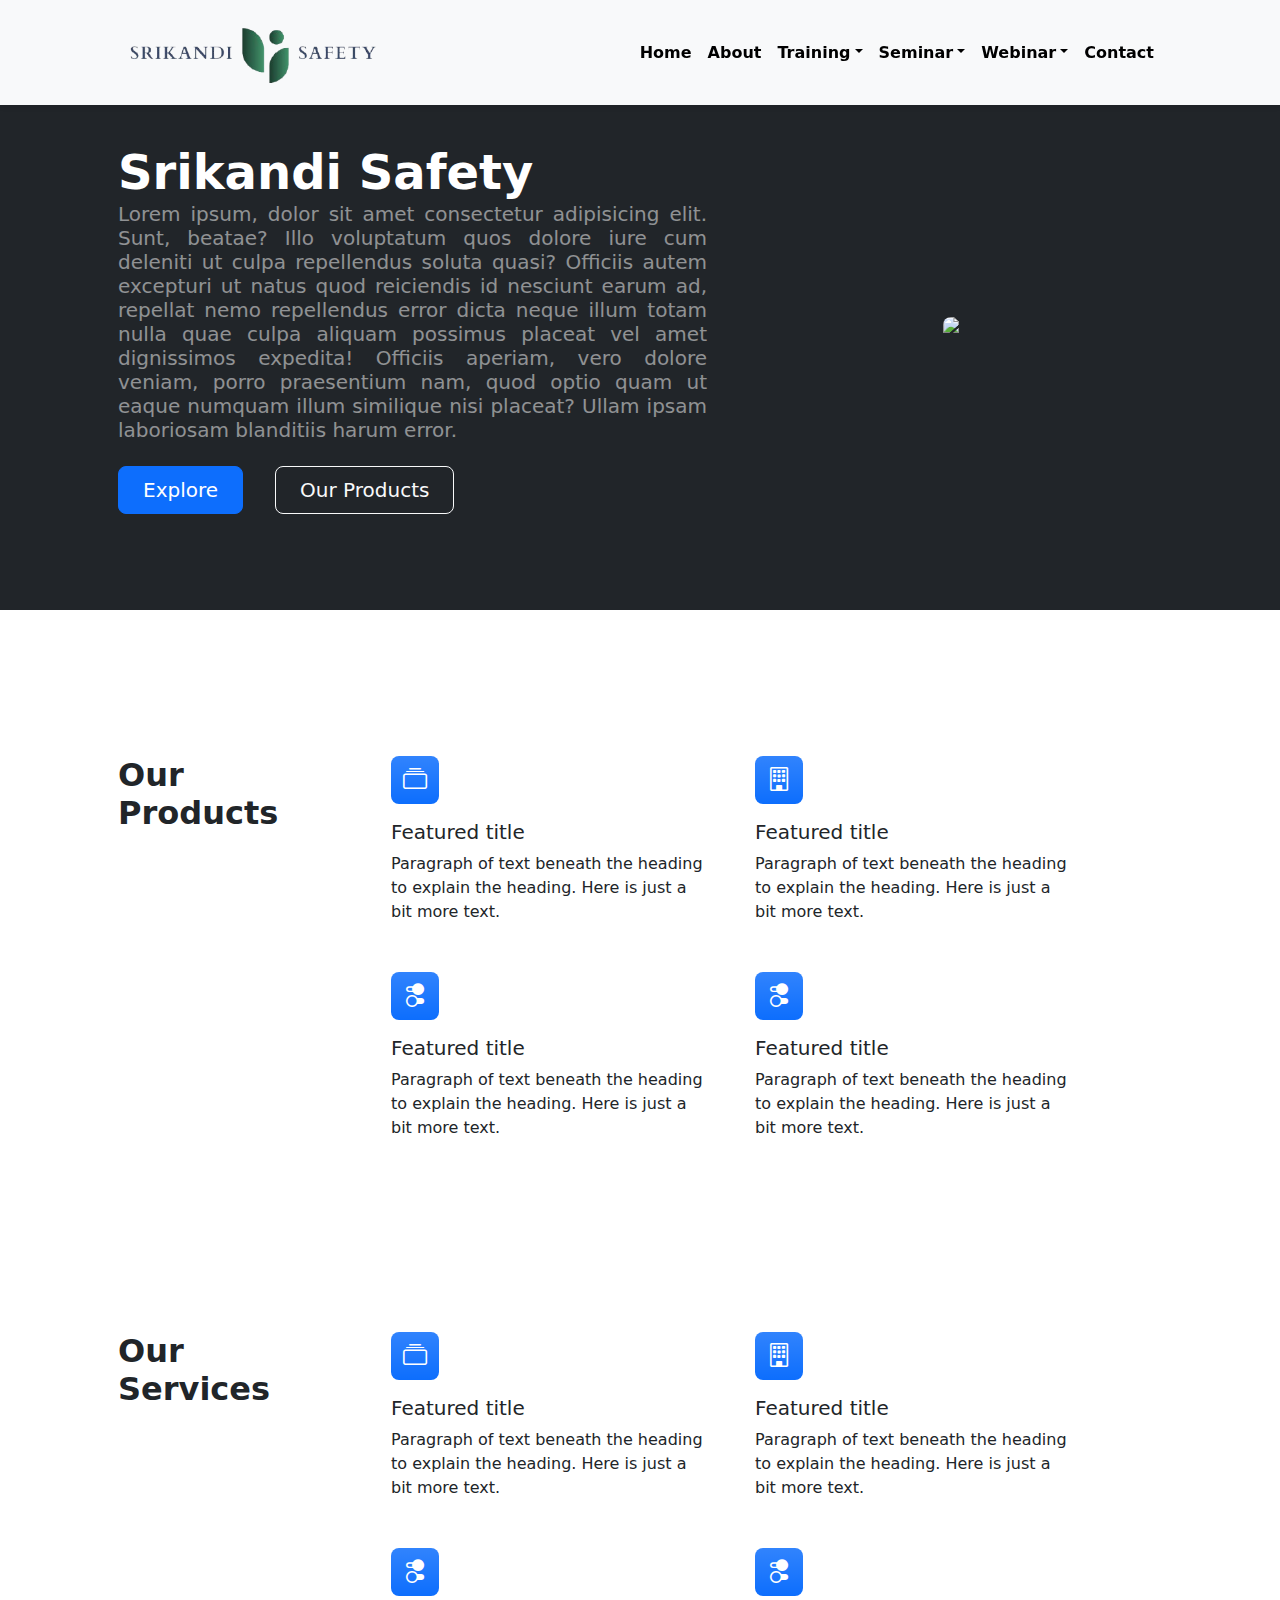
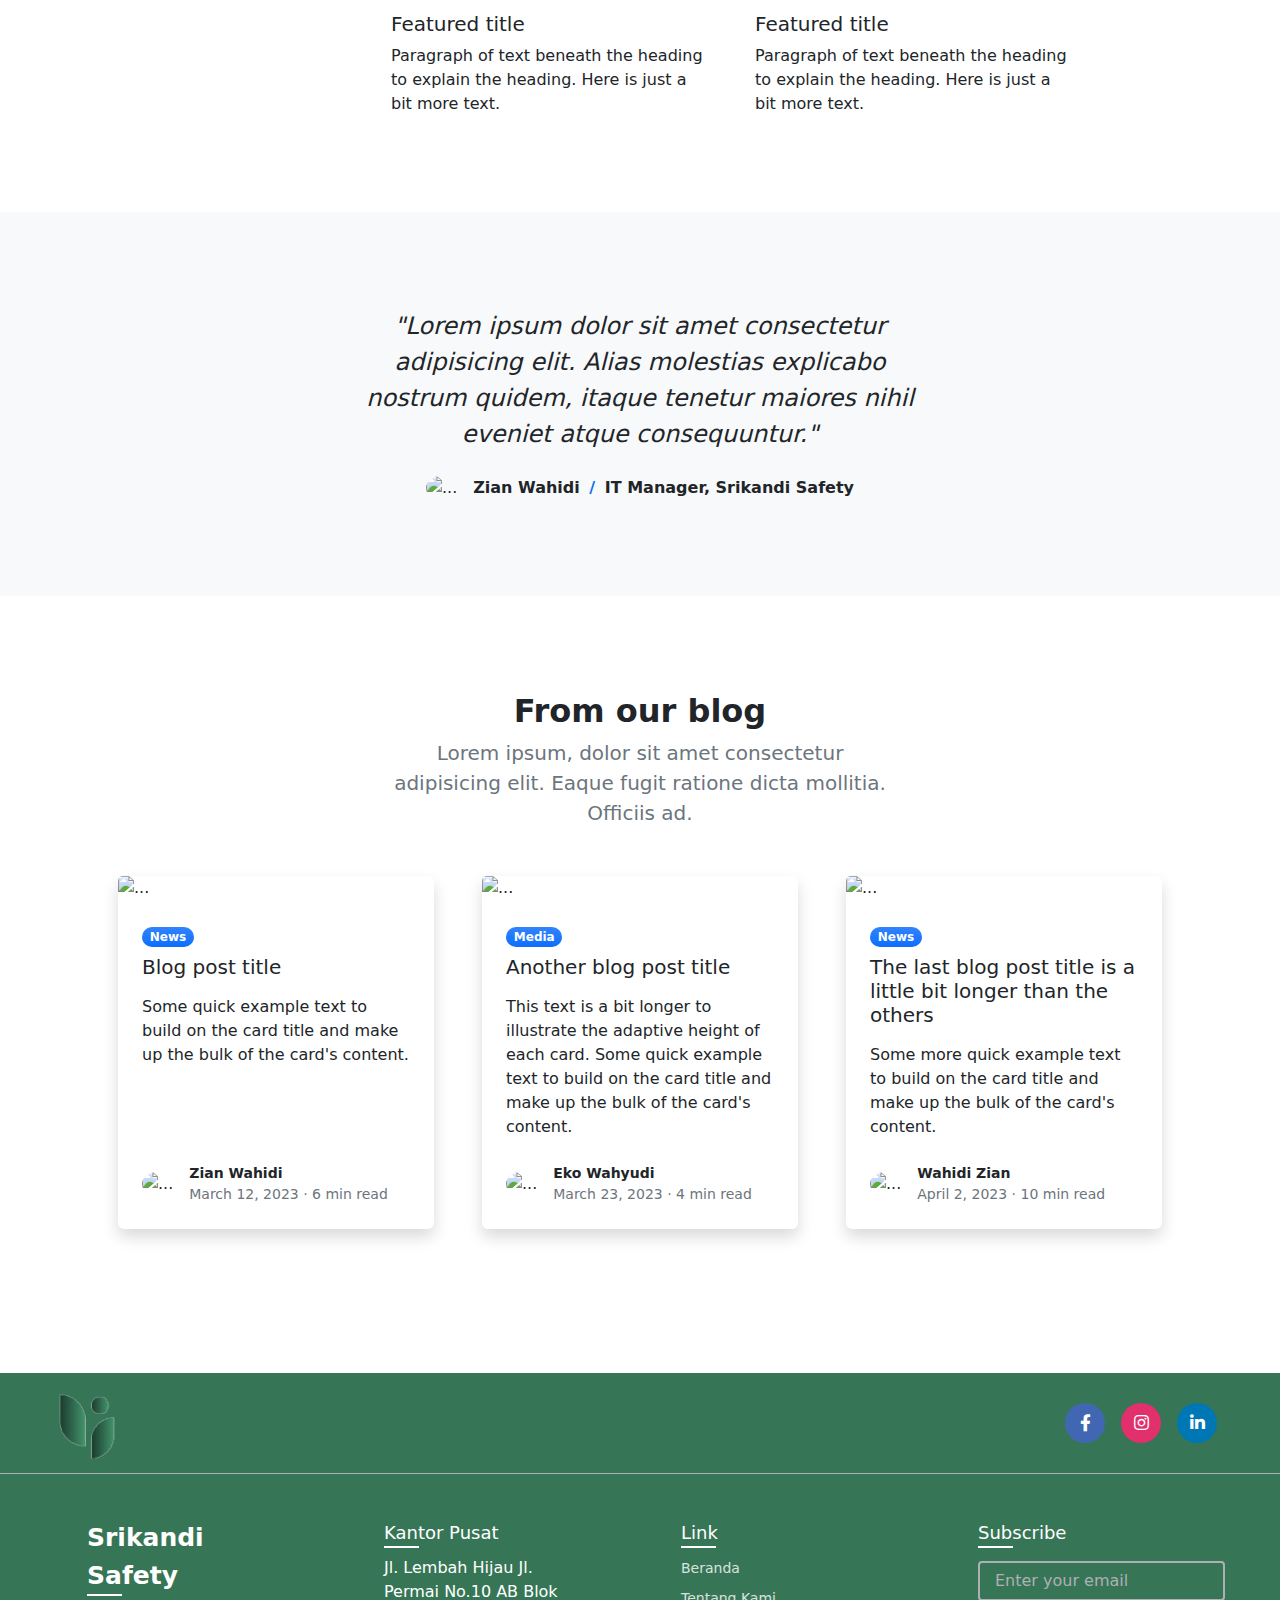
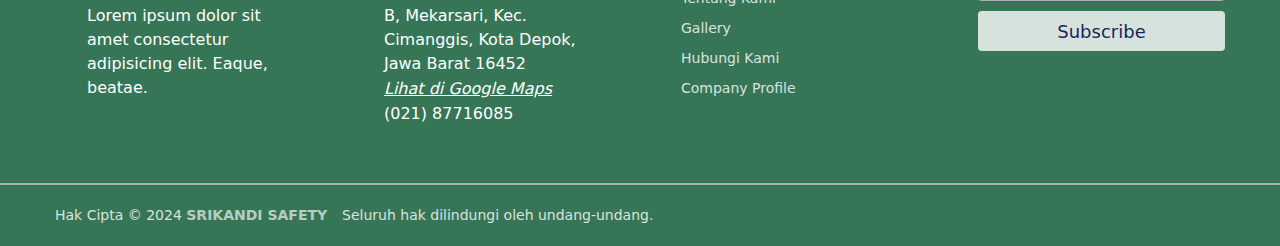
==== index.html @ 91729aed "Add files via upload" ====
<!DOCTYPE html>
<html lang="en">
    <head>
        <meta charset="utf-8" />
        <meta name="viewport" content="width=device-width, initial-scale=1, shrink-to-fit=no" />
        <meta name="description" content="" />
        <meta name="author" content="" />
        <title>Home | Srikandi Safety</title>
        <!-- Favicon-->
        <link rel="icon" type="image/x-icon" href="assets/favicon-srikandi.png" />
        <!-- Bootstrap icons-->
        <link href="https://cdn.jsdelivr.net/npm/bootstrap-icons@1.5.0/font/bootstrap-icons.css" rel="stylesheet" />
        <link rel="stylesheet" href="https://cdnjs.cloudflare.com/ajax/libs/font-awesome/5.15.2/css/all.min.css"/>
        <!-- Core theme CSS (includes Bootstrap)-->
        <link href="css/styles.css" rel="stylesheet" />
    </head>
    <body class="d-flex flex-column h-100">
        <main class="flex-shrink-0">
            <!-- Navigation-->
            <nav class="navbar navbar-expand-lg navbar-light bg-light">
                <div class="container px-5">
                    <a class="navbar-brand" href="index.html"><img src="assets/srikandi-logo.png" alt=""></a>
                    <button class="navbar-toggler" type="button" data-bs-toggle="collapse" data-bs-target="#navbarSupportedContent" aria-controls="navbarSupportedContent" aria-expanded="false" aria-label="Toggle navigation"><span class="navbar-toggler-icon"></span></button>
                    <div class="collapse navbar-collapse" id="navbarSupportedContent">
                        <ul class="navbar-nav ms-auto mb-2 mb-lg-0 fw-bold">
                            <li class="nav-item"><a class="nav-link" href="index.html">Home</a></li>
                            <li class="nav-item"><a class="nav-link" href="about.html">About</a></li>
                            <li class="nav-item dropdown">
                                <a class="nav-link dropdown-toggle" id="navbarDropdownBlog" href="#" role="button" data-bs-toggle="dropdown" aria-expanded="false">Training</a>
                                <ul class="dropdown-menu dropdown-menu-end" aria-labelledby="navbarDropdownBlog">
                                    <li><a class="dropdown-item" href="training01.html">Training 01</a></li>
                                    <li><a class="dropdown-item" href="training02.html">Training 02</a></li>
                                </ul>
                            </li>
                            <li class="nav-item dropdown">
                                <a class="nav-link dropdown-toggle" id="navbarDropdownPortfolio" href="#" role="button" data-bs-toggle="dropdown" aria-expanded="false">Seminar</a>
                                <ul class="dropdown-menu dropdown-menu-end" aria-labelledby="navbarDropdownPortfolio">
                                    <li><a class="dropdown-item" href="seminar01.html">Seminar 01</a></li>
                                    <li><a class="dropdown-item" href="seminar02.html">Seminar 02</a></li>
                                </ul>
                            </li>
                            <li class="nav-item dropdown">
                                <a class="nav-link dropdown-toggle" id="navbarDropdownPortfolio" href="#" role="button" data-bs-toggle="dropdown" aria-expanded="false">Webinar</a>
                                <ul class="dropdown-menu dropdown-menu-end" aria-labelledby="navbarDropdownPortfolio">
                                    <li><a class="dropdown-item" href="seminar01.html">Webinar 01</a></li>
                                    <li><a class="dropdown-item" href="seminar02.html">Webinar 02</a></li>
                                </ul>
                            </li>
                            <li class="nav-item"><a class="nav-link" href="contact.html">Contact</a></li>
                        </ul>
                    </div>
                </div>
            </nav>
            <!-- Header-->
            <header class="bg-dark py-5 mt-5">
                <div class="container px-5">
                    <div class="row gx-5 align-items-center justify-content-center">
                        <div class="col-lg-8 col-xl-7 col-xxl-6">
                            <div class="my-5 text-center text-xl-start">
                                <h1 class="display-5 fw-bolder text-white mb-2">Srikandi Safety
                                </h>
                                <p class="lead fw-normal text-white-50 mb-4" style="text-align: justify;">Lorem ipsum, dolor sit amet consectetur adipisicing elit. Sunt, beatae? Illo voluptatum quos dolore iure cum deleniti ut culpa repellendus soluta quasi? Officiis autem excepturi ut natus quod reiciendis id nesciunt earum ad, repellat nemo repellendus error dicta neque illum totam nulla quae culpa aliquam possimus placeat vel amet dignissimos expedita! Officiis aperiam, vero dolore veniam, porro praesentium nam, quod optio quam ut eaque numquam illum similique nisi placeat? Ullam ipsam laboriosam blanditiis harum error.</p>
                                <div class="d-grid gap-3 d-sm-flex justify-content-sm-center justify-content-xl-start">
                                    <a class="btn btn-primary btn-lg px-4 me-sm-3" href="./about.html">Explore</a>
                                    <a class="btn btn-outline-light btn-lg px-4" href="#features">Our Products</a>
                                </div>
                            </div>
                        </div>
                        <div class="col-xl-5 col-xxl-6 d-none d-xl-block text-center"><img class="img-fluid rounded-3 my-5" src="https://dummyimage.com/600x400/343a40/6c757d" alt="..." /></div>
                    </div>
                </div>
            </header>
            <!-- Features section-->
            <section class="py-5" id="features" style="scroll-margin-top: 20px;">
                <div class="container px-5 my-5" style="padding-top: 50px;">
                    <div class="row gx-5">
                        <div class="col-lg-3 mb-4 mb-lg-0"><h2 class="fw-bolder mb-0">Our Products</h2></div>
                        <div class="col-lg-8">
                            <div class="row gx-5 row-cols-1 row-cols-md-2">
                                <div class="col mb-5 h-100">
                                    <div class="feature bg-primary bg-gradient text-white rounded-3 mb-3"><i class="bi bi-collection"></i></div>
                                    <h2 class="h5">Featured title</h2>
                                    <p class="mb-0">Paragraph of text beneath the heading to explain the heading. Here is just a bit more text.</p>
                                </div>
                                <div class="col mb-5 h-100">
                                    <div class="feature bg-primary bg-gradient text-white rounded-3 mb-3"><i class="bi bi-building"></i></div>
                                    <h2 class="h5">Featured title</h2>
                                    <p class="mb-0">Paragraph of text beneath the heading to explain the heading. Here is just a bit more text.</p>
                                </div>
                                <div class="col mb-5 mb-md-0 h-100">
                                    <div class="feature bg-primary bg-gradient text-white rounded-3 mb-3"><i class="bi bi-toggles2"></i></div>
                                    <h2 class="h5">Featured title</h2>
                                    <p class="mb-0">Paragraph of text beneath the heading to explain the heading. Here is just a bit more text.</p>
                                </div>
                                <div class="col h-100">
                                    <div class="feature bg-primary bg-gradient text-white rounded-3 mb-3"><i class="bi bi-toggles2"></i></div>
                                    <h2 class="h5">Featured title</h2>
                                    <p class="mb-0">Paragraph of text beneath the heading to explain the heading. Here is just a bit more text.</p>
                                </div>
                            </div>
                        </div>
                    </div>
                </div>
            </section>
            <!-- Features section-->
            <section class="py-5" id="features">
                <div class="container px-5 my-5">
                    <div class="row gx-5">
                        <div class="col-lg-3 mb-4 mb-lg-0"><h2 class="fw-bolder mb-0">Our Services</h2></div>
                        <div class="col-lg-8">
                            <div class="row gx-5 row-cols-1 row-cols-md-2">
                                <div class="col mb-5 h-100">
                                    <div class="feature bg-primary bg-gradient text-white rounded-3 mb-3"><i class="bi bi-collection"></i></div>
                                    <h2 class="h5">Featured title</h2>
                                    <p class="mb-0">Paragraph of text beneath the heading to explain the heading. Here is just a bit more text.</p>
                                </div>
                                <div class="col mb-5 h-100">
                                    <div class="feature bg-primary bg-gradient text-white rounded-3 mb-3"><i class="bi bi-building"></i></div>
                                    <h2 class="h5">Featured title</h2>
                                    <p class="mb-0">Paragraph of text beneath the heading to explain the heading. Here is just a bit more text.</p>
                                </div>
                                <div class="col mb-5 mb-md-0 h-100">
                                    <div class="feature bg-primary bg-gradient text-white rounded-3 mb-3"><i class="bi bi-toggles2"></i></div>
                                    <h2 class="h5">Featured title</h2>
                                    <p class="mb-0">Paragraph of text beneath the heading to explain the heading. Here is just a bit more text.</p>
                                </div>
                                <div class="col h-100">
                                    <div class="feature bg-primary bg-gradient text-white rounded-3 mb-3"><i class="bi bi-toggles2"></i></div>
                                    <h2 class="h5">Featured title</h2>
                                    <p class="mb-0">Paragraph of text beneath the heading to explain the heading. Here is just a bit more text.</p>
                                </div>
                            </div>
                        </div>
                    </div>
                </div>
            </section>
            <!-- Testimonial section-->
            <div class="py-5 bg-light">
                <div class="container px-5 my-5">
                    <div class="row gx-5 justify-content-center">
                        <div class="col-lg-10 col-xl-7">
                            <div class="text-center">
                                <div class="fs-4 mb-4 fst-italic">"Lorem ipsum dolor sit amet consectetur adipisicing elit. Alias molestias explicabo nostrum quidem, itaque tenetur maiores nihil eveniet atque consequuntur."</div>
                                <div class="d-flex align-items-center justify-content-center">
                                    <img class="rounded-circle me-3" src="https://dummyimage.com/40x40/ced4da/6c757d" alt="..." />
                                    <div class="fw-bold">
                                        Zian Wahidi
                                        <span class="fw-bold text-primary mx-1">/</span>
                                        IT Manager, Srikandi Safety 
                                    </div>
                                </div>
                            </div>
                        </div>
                    </div>
                </div>
            </div>
            <!-- Blog preview section-->
            <section class="py-5">
                <div class="container px-5 my-5">
                    <div class="row gx-5 justify-content-center">
                        <div class="col-lg-8 col-xl-6">
                            <div class="text-center">
                                <h2 class="fw-bolder">From our blog</h2>
                                <p class="lead fw-normal text-muted mb-5">Lorem ipsum, dolor sit amet consectetur adipisicing elit. Eaque fugit ratione dicta mollitia. Officiis ad.</p>
                            </div>
                        </div>
                    </div>
                    <div class="row gx-5">
                        <div class="col-lg-4 mb-5">
                            <div class="card h-100 shadow border-0">
                                <img class="card-img-top" src="https://dummyimage.com/600x350/ced4da/6c757d" alt="..." />
                                <div class="card-body p-4">
                                    <div class="badge bg-primary bg-gradient rounded-pill mb-2">News</div>
                                    <a class="text-decoration-none link-dark stretched-link" href="#!"><h5 class="card-title mb-3">Blog post title</h5></a>
                                    <p class="card-text mb-0">Some quick example text to build on the card title and make up the bulk of the card's content.</p>
                                </div>
                                <div class="card-footer p-4 pt-0 bg-transparent border-top-0">
                                    <div class="d-flex align-items-end justify-content-between">
                                        <div class="d-flex align-items-center">
                                            <img class="rounded-circle me-3" src="https://dummyimage.com/40x40/ced4da/6c757d" alt="..." />
                                            <div class="small">
                                                <div class="fw-bold">Zian Wahidi</div>
                                                <div class="text-muted">March 12, 2023 &middot; 6 min read</div>
                                            </div>
                                        </div>
                                    </div>
                                </div>
                            </div>
                        </div>
                        <div class="col-lg-4 mb-5">
                            <div class="card h-100 shadow border-0">
                                <img class="card-img-top" src="https://dummyimage.com/600x350/adb5bd/495057" alt="..." />
                                <div class="card-body p-4">
                                    <div class="badge bg-primary bg-gradient rounded-pill mb-2">Media</div>
                                    <a class="text-decoration-none link-dark stretched-link" href="#!"><h5 class="card-title mb-3">Another blog post title</h5></a>
                                    <p class="card-text mb-0">This text is a bit longer to illustrate the adaptive height of each card. Some quick example text to build on the card title and make up the bulk of the card's content.</p>
                                </div>
                                <div class="card-footer p-4 pt-0 bg-transparent border-top-0">
                                    <div class="d-flex align-items-end justify-content-between">
                                        <div class="d-flex align-items-center">
                                            <img class="rounded-circle me-3" src="https://dummyimage.com/40x40/ced4da/6c757d" alt="..." />
                                            <div class="small">
                                                <div class="fw-bold">Eko Wahyudi</div>
                                                <div class="text-muted">March 23, 2023 &middot; 4 min read</div>
                                            </div>
                                        </div>
                                    </div>
                                </div>
                            </div>
                        </div>
                        <div class="col-lg-4 mb-5">
                            <div class="card h-100 shadow border-0">
                                <img class="card-img-top" src="https://dummyimage.com/600x350/6c757d/343a40" alt="..." />
                                <div class="card-body p-4">
                                    <div class="badge bg-primary bg-gradient rounded-pill mb-2">News</div>
                                    <a class="text-decoration-none link-dark stretched-link" href="#!"><h5 class="card-title mb-3">The last blog post title is a little bit longer than the others</h5></a>
                                    <p class="card-text mb-0">Some more quick example text to build on the card title and make up the bulk of the card's content.</p>
                                </div>
                                <div class="card-footer p-4 pt-0 bg-transparent border-top-0">
                                    <div class="d-flex align-items-end justify-content-between">
                                        <div class="d-flex align-items-center">
                                            <img class="rounded-circle me-3" src="https://dummyimage.com/40x40/ced4da/6c757d" alt="..." />
                                            <div class="small">
                                                <div class="fw-bold">Wahidi Zian</div>
                                                <div class="text-muted">April 2, 2023 &middot; 10 min read</div>
                                            </div>
                                        </div>
                                    </div>
                                </div>
                            </div>
                        </div>
                    </div>
                </div>
            </section>
        </main>
        <!-- Footer-->
        <footer>
            <div class="content">
              <div class="top">
                <div class="logo-details">
                    <a href="./index.html"><img src="assets/favicon-srikandi.png" alt="" style="position: relative; margin-top: -15px;"></a>
                </div>
                <div class="media-icons">
                  <a href="#"><i class="fab fa-facebook-f"></i></a>
                  <a href="#"><i class="fab fa-instagram"></i></a>
                  <a href="#"><i class="fab fa-linkedin-in"></i></a>
                </div>
              </div>
              <div class="link-boxes">
                <ul class="box">
                  <li class="link_name" style="font-size: 25px; font-weight: bold;">Srikandi Safety</li>
                    <p style="color: white;">Lorem ipsum dolor sit amet consectetur adipisicing elit. Eaque, beatae.</p>
                </ul>
                <ul class="box" style="color: white;">
                    <li class="link_name">Kantor Pusat</li>
                    <p>Jl. Lembah Hijau Jl. Permai No.10 AB Blok B, Mekarsari, Kec. Cimanggis, Kota Depok, Jawa Barat 16452</p>
                    <p><a href=https://maps.app.goo.gl/JQNUETwbthmJfDnc6 target="_blank" style="color: white; font-weight: normal; font-style: italic;">Lihat di Google Maps</a></p>
                    <p>(021) 87716085</p>
                </ul>
                <ul class="box">
                    <li class="link_name">Link</li>
                    <li><a href="./index.html">Beranda</a></li>
                    <li><a href="./about.html">Tentang Kami</a></li>
                    <li><a href="#">Gallery</a></li>
                    <li><a href="#">Hubungi Kami</a></li>
                    <li><a href="#">Company Profile</a></li>
                  </ul>
                <ul class="box input-box">
                  <li class="link_name">Subscribe</li>
                  <li><input type="text" placeholder="Enter your email"></li>
                  <li><input type="button" value="Subscribe"></li>
                </ul>
              </div>
            </div>
            <div class="bottom-details">
                <div class="bottom_text">
                  <span class="copyright_text">Hak Cipta © 2024 <a href="./index.html" style="font-weight: bold;">SRIKANDI SAFETY   </a>Seluruh hak dilindungi oleh undang-undang.</span>
                </div>
              </div>
          </footer>
        <!-- Bootstrap core JS-->
        <script src="https://cdn.jsdelivr.net/npm/bootstrap@5.2.3/dist/js/bootstrap.bundle.min.js"></script>
        <!-- Core theme JS-->
        <script src="js/scripts.js"></script>
    </body>
</html>
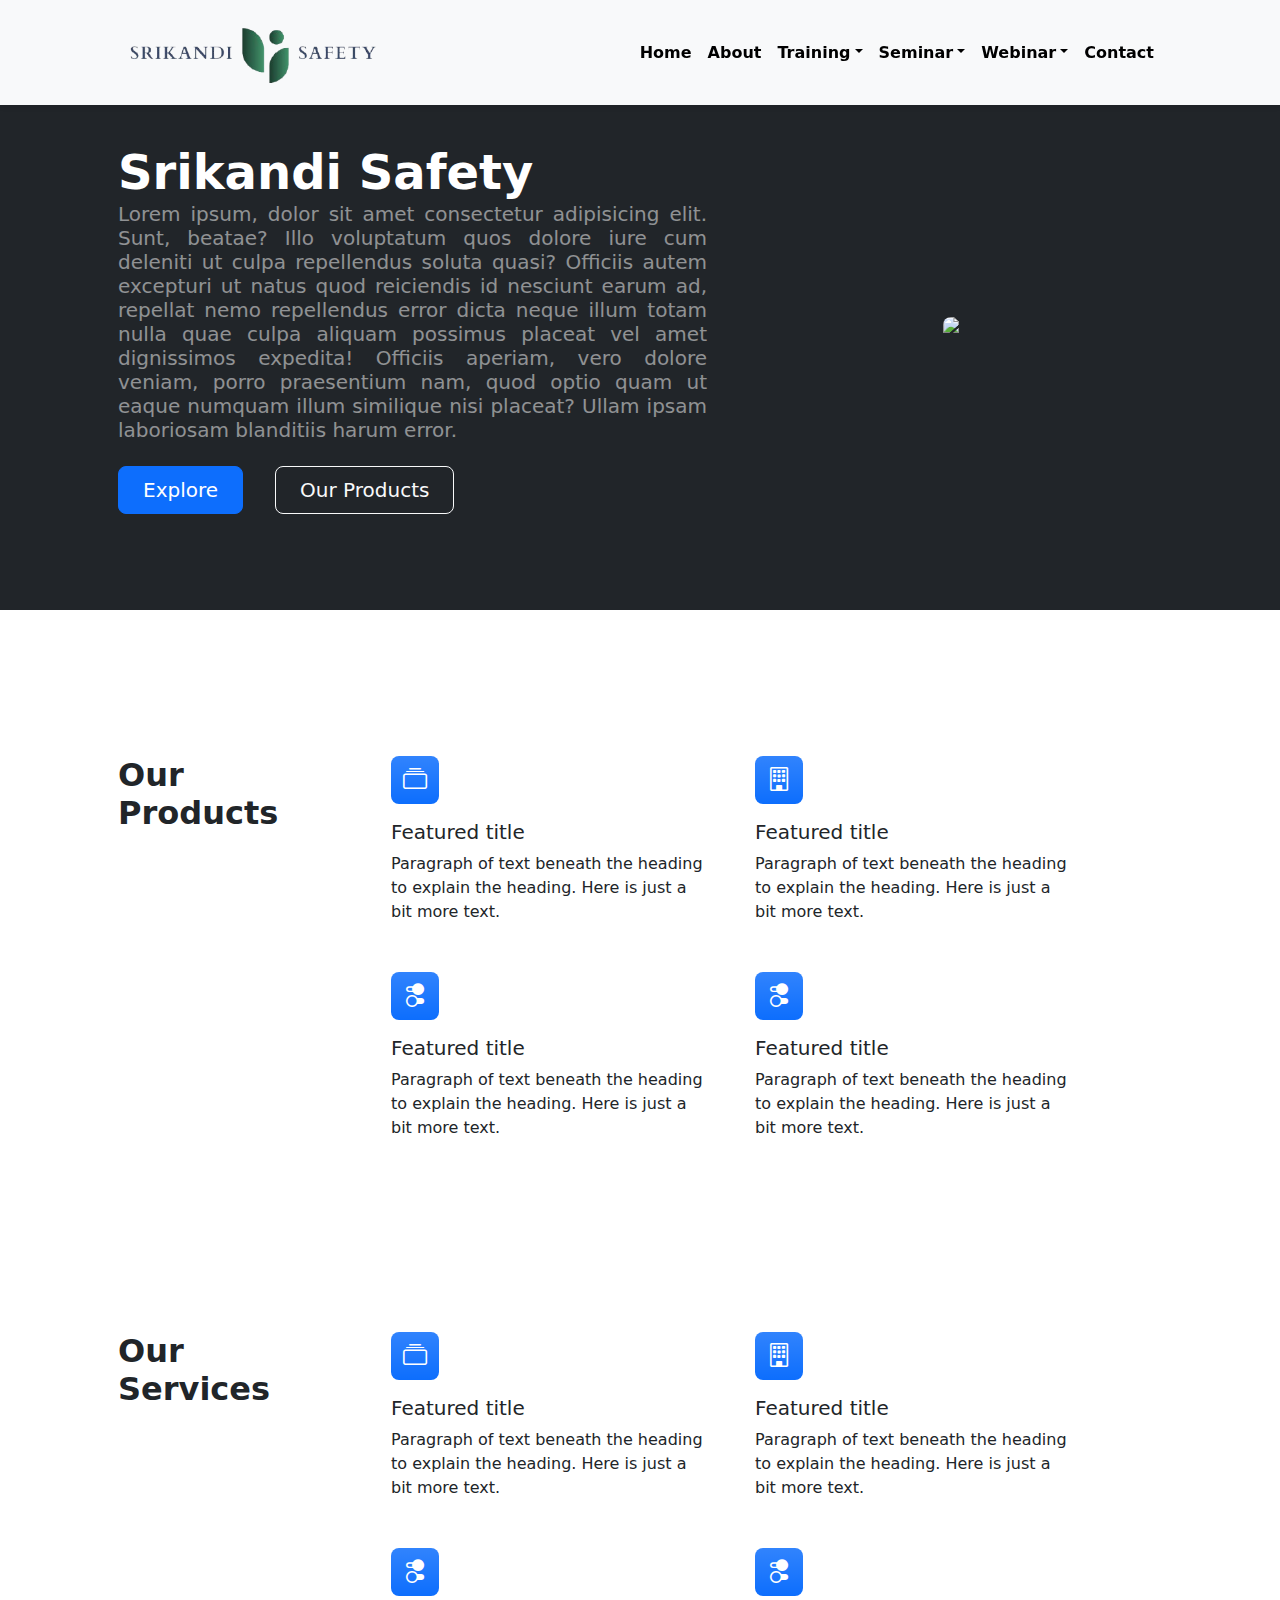
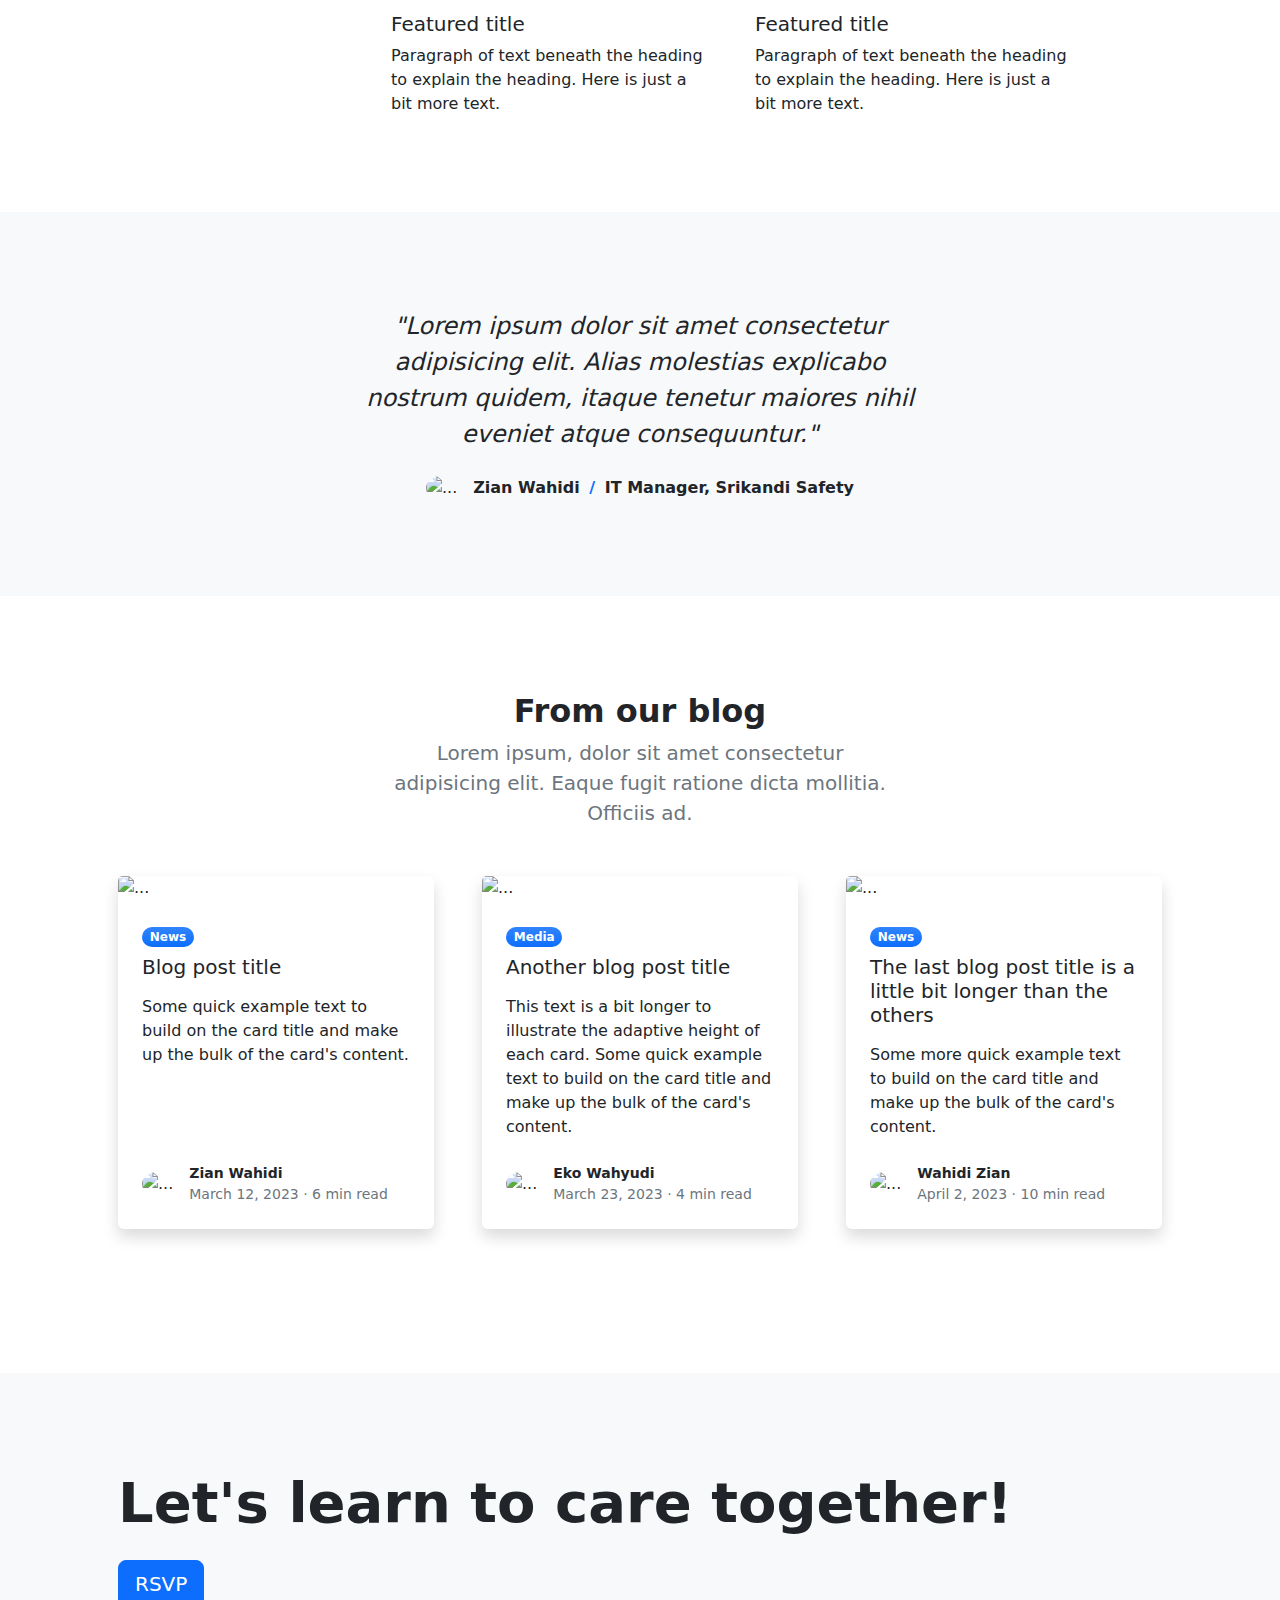
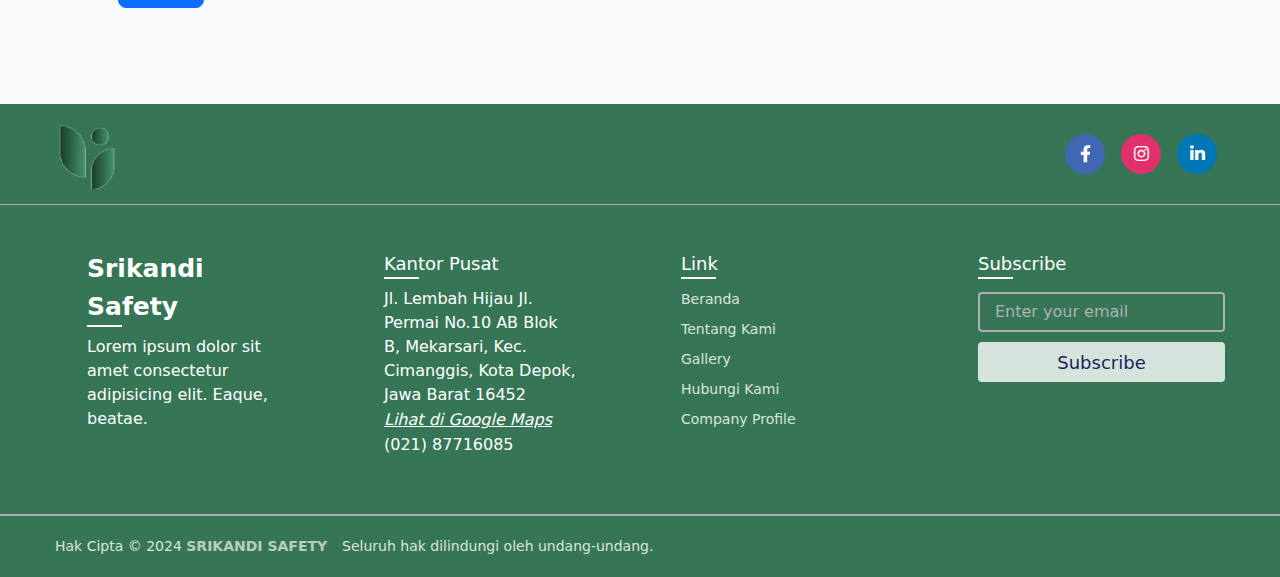
==== commit 909690e5: "add rsvp" ====
--- a/index.html
+++ b/index.html
@@ -232,6 +232,12 @@
                     </div>
                 </div>
             </section>
+            <section class="py-5 bg-light">
+                <div class="container px-5 my-5">
+                    <h2 class="display-4 fw-bolder mb-4">Let's learn to care together!</h2>
+                    <a class="btn btn-lg btn-primary" href="https://forms.gle/X3t7od9oSK7vEZXZ6">RSVP</a>
+                </div>
+            </section>
         </main>
         <!-- Footer-->
         <footer>
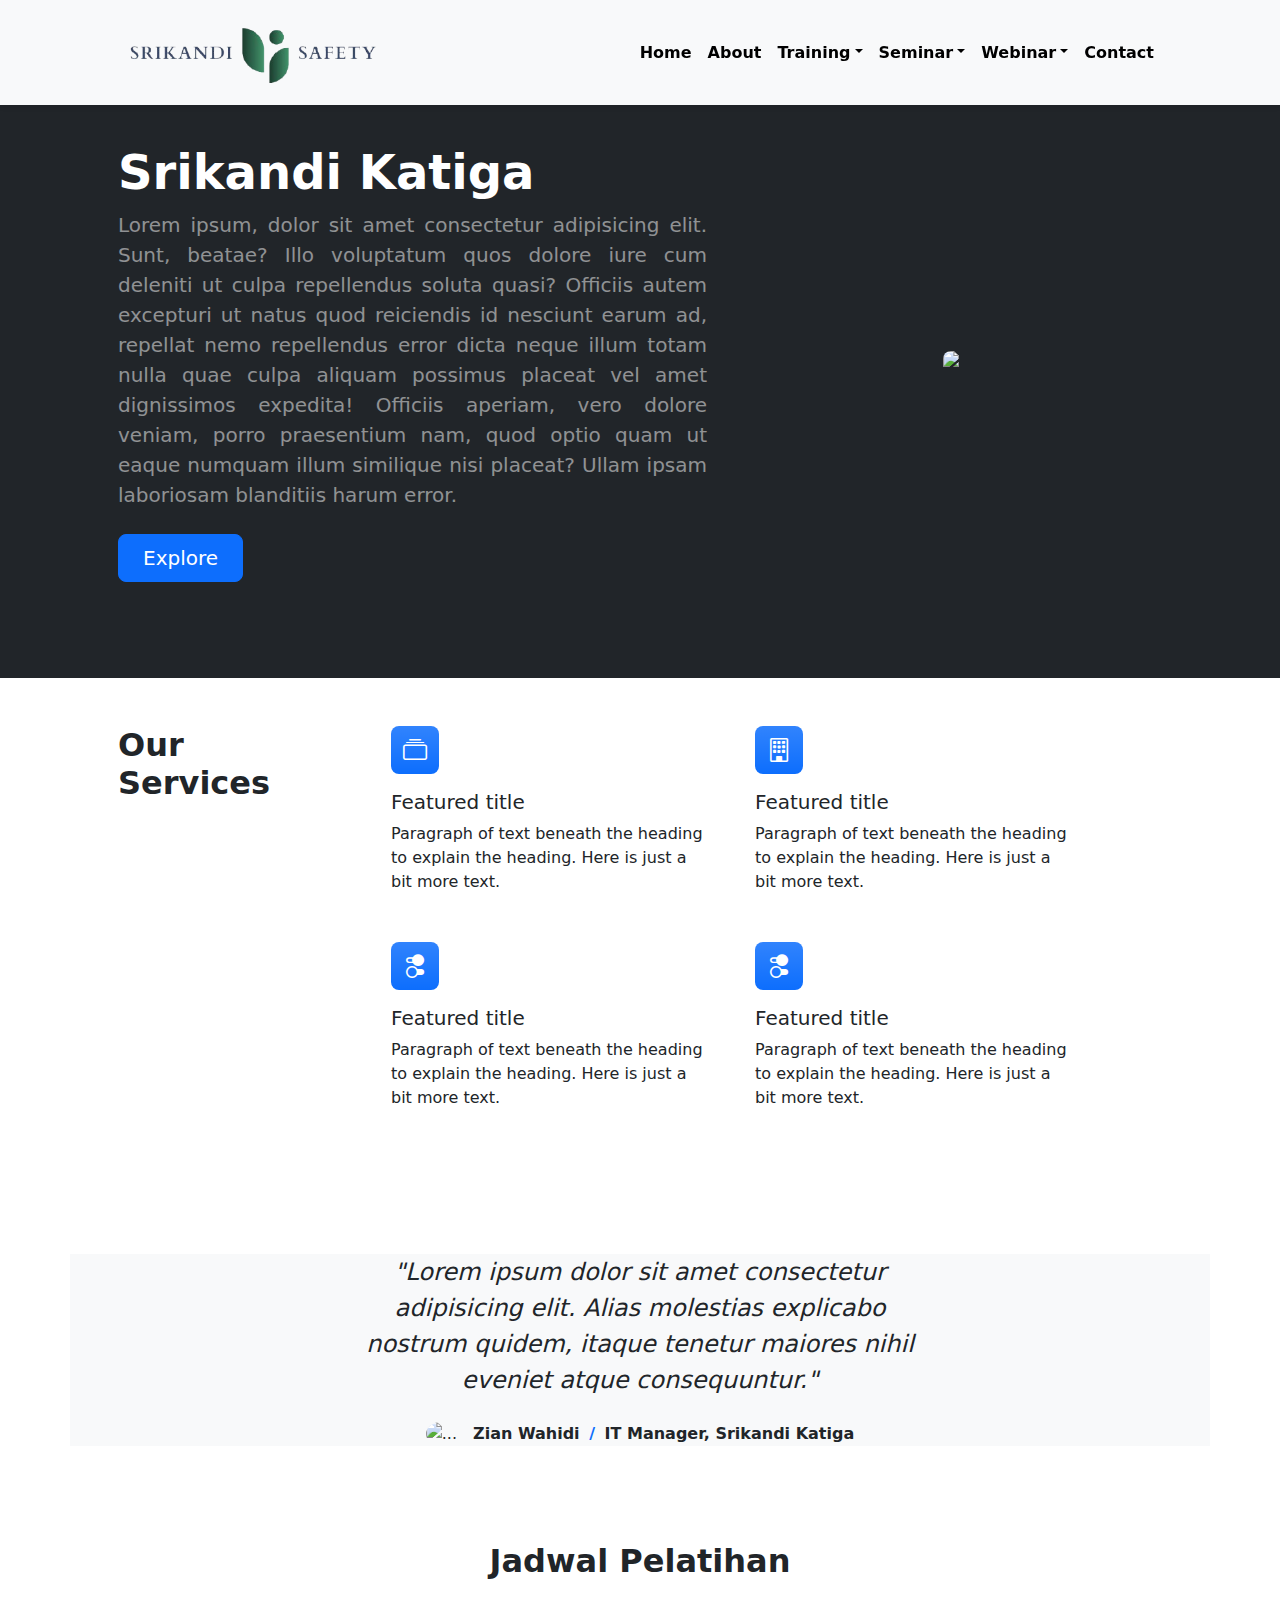
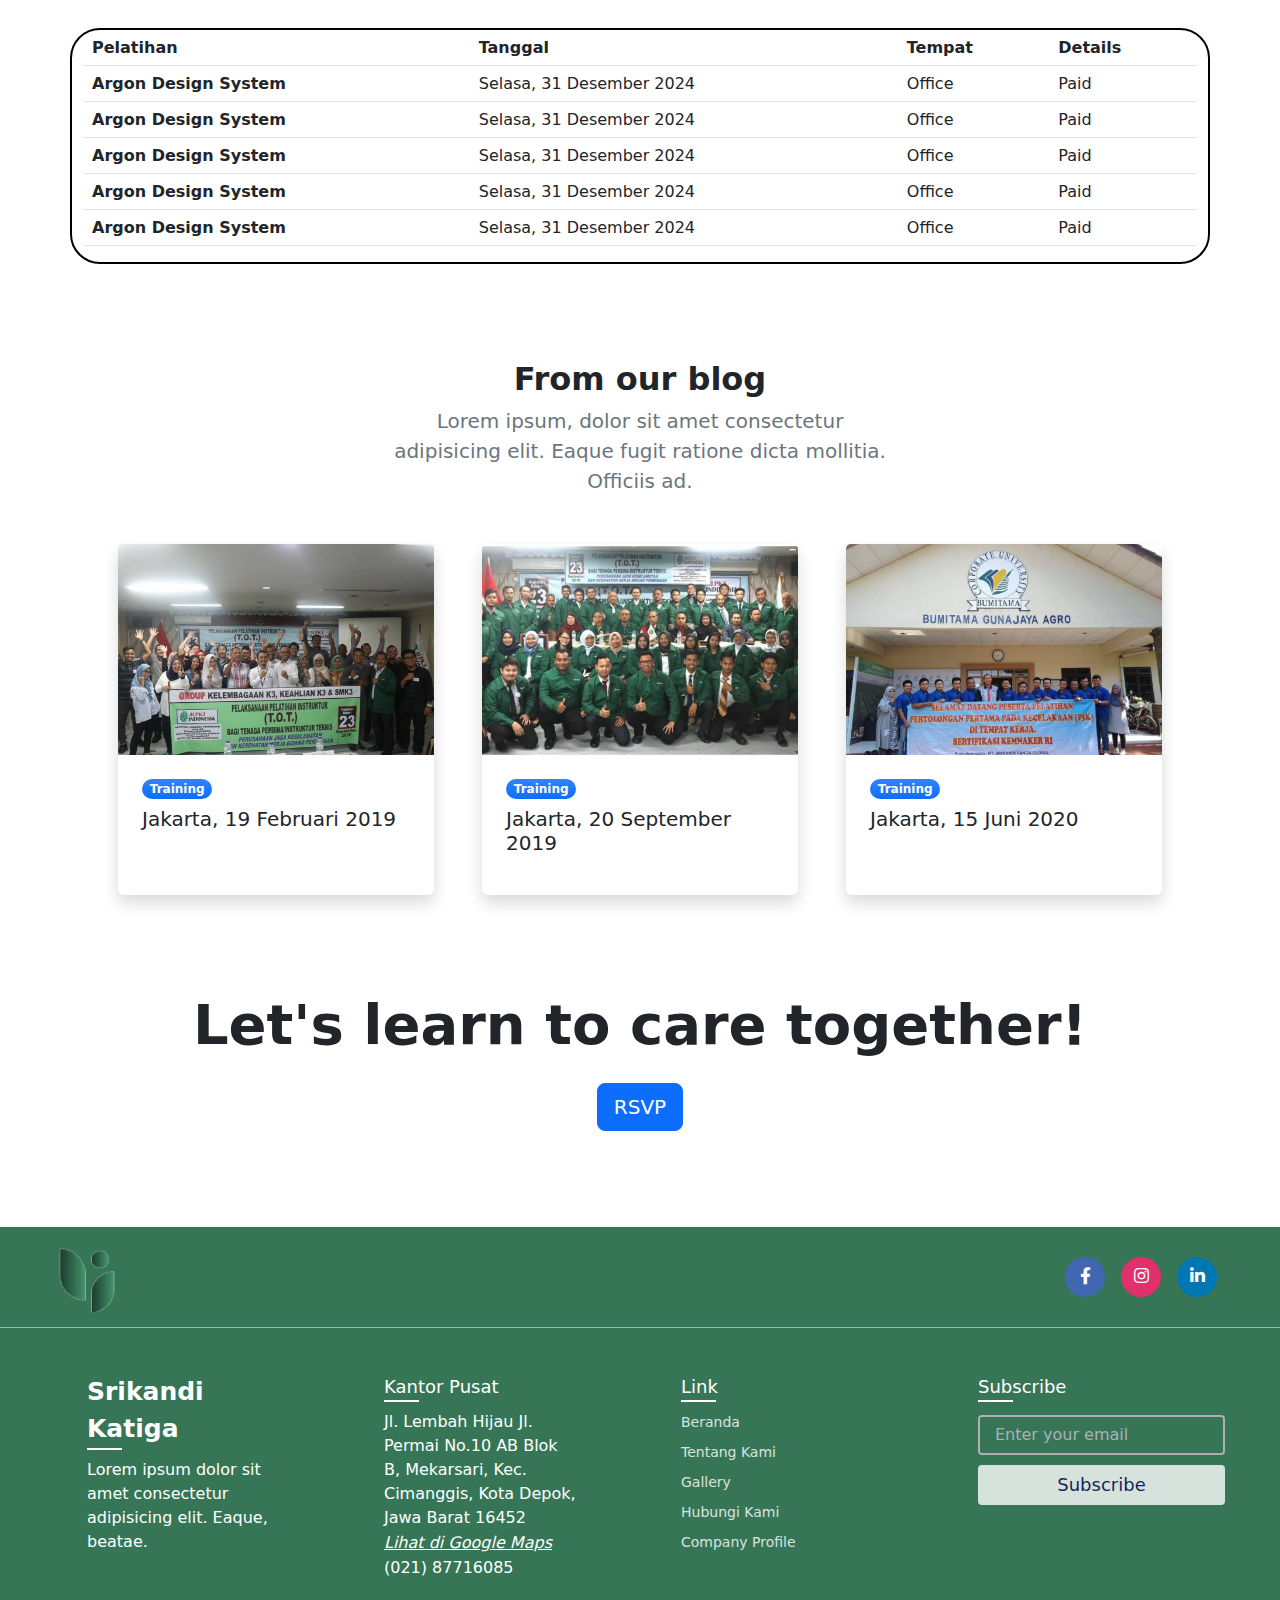
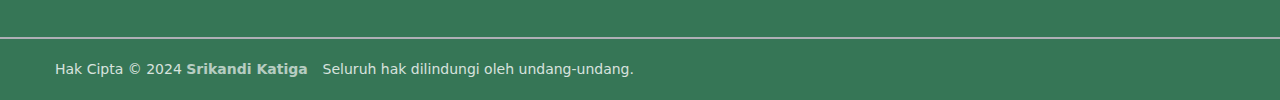
==== commit 68378d2a: "update after meeting" ====
--- a/index.html
+++ b/index.html
@@ -1,11 +1,8 @@
-<!DOCTYPE html>
-<html lang="en">
-    <head>
         <meta charset="utf-8" />
         <meta name="viewport" content="width=device-width, initial-scale=1, shrink-to-fit=no" />
         <meta name="description" content="" />
         <meta name="author" content="" />
-        <title>Home | Srikandi Safety</title>
+        <title>Home | Srikandi Katiga</title>
         <!-- Favicon-->
         <link rel="icon" type="image/x-icon" href="assets/favicon-srikandi.png" />
         <!-- Bootstrap icons-->
@@ -56,13 +53,12 @@
                 <div class="container px-5">
                     <div class="row gx-5 align-items-center justify-content-center">
                         <div class="col-lg-8 col-xl-7 col-xxl-6">
-                            <div class="my-5 text-center text-xl-start">
-                                <h1 class="display-5 fw-bolder text-white mb-2">Srikandi Safety
-                                </h>
+                            <div class="my-5 text-left text-xl-start">
+                                <h1 class="display-5 fw-bolder text-left text-white mb-2">Srikandi Katiga
+                                </h1>
                                 <p class="lead fw-normal text-white-50 mb-4" style="text-align: justify;">Lorem ipsum, dolor sit amet consectetur adipisicing elit. Sunt, beatae? Illo voluptatum quos dolore iure cum deleniti ut culpa repellendus soluta quasi? Officiis autem excepturi ut natus quod reiciendis id nesciunt earum ad, repellat nemo repellendus error dicta neque illum totam nulla quae culpa aliquam possimus placeat vel amet dignissimos expedita! Officiis aperiam, vero dolore veniam, porro praesentium nam, quod optio quam ut eaque numquam illum similique nisi placeat? Ullam ipsam laboriosam blanditiis harum error.</p>
                                 <div class="d-grid gap-3 d-sm-flex justify-content-sm-center justify-content-xl-start">
                                     <a class="btn btn-primary btn-lg px-4 me-sm-3" href="./about.html">Explore</a>
-                                    <a class="btn btn-outline-light btn-lg px-4" href="#features">Our Products</a>
                                 </div>
                             </div>
                         </div>
@@ -71,39 +67,7 @@
                 </div>
             </header>
             <!-- Features section-->
-            <section class="py-5" id="features" style="scroll-margin-top: 20px;">
-                <div class="container px-5 my-5" style="padding-top: 50px;">
-                    <div class="row gx-5">
-                        <div class="col-lg-3 mb-4 mb-lg-0"><h2 class="fw-bolder mb-0">Our Products</h2></div>
-                        <div class="col-lg-8">
-                            <div class="row gx-5 row-cols-1 row-cols-md-2">
-                                <div class="col mb-5 h-100">
-                                    <div class="feature bg-primary bg-gradient text-white rounded-3 mb-3"><i class="bi bi-collection"></i></div>
-                                    <h2 class="h5">Featured title</h2>
-                                    <p class="mb-0">Paragraph of text beneath the heading to explain the heading. Here is just a bit more text.</p>
-                                </div>
-                                <div class="col mb-5 h-100">
-                                    <div class="feature bg-primary bg-gradient text-white rounded-3 mb-3"><i class="bi bi-building"></i></div>
-                                    <h2 class="h5">Featured title</h2>
-                                    <p class="mb-0">Paragraph of text beneath the heading to explain the heading. Here is just a bit more text.</p>
-                                </div>
-                                <div class="col mb-5 mb-md-0 h-100">
-                                    <div class="feature bg-primary bg-gradient text-white rounded-3 mb-3"><i class="bi bi-toggles2"></i></div>
-                                    <h2 class="h5">Featured title</h2>
-                                    <p class="mb-0">Paragraph of text beneath the heading to explain the heading. Here is just a bit more text.</p>
-                                </div>
-                                <div class="col h-100">
-                                    <div class="feature bg-primary bg-gradient text-white rounded-3 mb-3"><i class="bi bi-toggles2"></i></div>
-                                    <h2 class="h5">Featured title</h2>
-                                    <p class="mb-0">Paragraph of text beneath the heading to explain the heading. Here is just a bit more text.</p>
-                                </div>
-                            </div>
-                        </div>
-                    </div>
-                </div>
-            </section>
-            <!-- Features section-->
-            <section class="py-5" id="features">
+            <section id="features">
                 <div class="container px-5 my-5">
                     <div class="row gx-5">
                         <div class="col-lg-3 mb-4 mb-lg-0"><h2 class="fw-bolder mb-0">Our Services</h2></div>
@@ -135,8 +99,8 @@
                 </div>
             </section>
             <!-- Testimonial section-->
-            <div class="py-5 bg-light">
-                <div class="container px-5 my-5">
+            <div class="py-5">
+                <div class="container px-5 my-5" style="background-color: #f8f9fa !important;">
                     <div class="row gx-5 justify-content-center">
                         <div class="col-lg-10 col-xl-7">
                             <div class="text-center">
@@ -146,7 +110,7 @@
                                     <div class="fw-bold">
                                         Zian Wahidi
                                         <span class="fw-bold text-primary mx-1">/</span>
-                                        IT Manager, Srikandi Safety 
+                                        IT Manager, Srikandi Katiga 
                                     </div>
                                 </div>
                             </div>
@@ -154,6 +118,131 @@
                     </div>
                 </div>
             </div>
+
+            
+  <div class="main-content">
+    <div class="container mt-7">
+      <!-- Table -->
+      <h2 class="mb-5 text-center fw-bolder">Jadwal Pelatihan</h2><div class="row">
+
+        <div class="col" style="border: 2px solid black; border-radius: 30px; background-color: #ffff;">
+            <div class="table-responsive">
+              <table class="table align-items-center table-flush">
+                  <tr>
+                    <th scope="col">Pelatihan</th>
+                    <th scope="col">Tanggal</th>
+                    <th scope="col">Tempat</th>
+                    <th scope="col">Details</th>
+                  </tr>
+                </thead>
+                <tbody>
+                  <tr>
+                    <th scope="row">
+                      <div class="media align-items-center">
+                        <div class="media-body">
+                          <span class="mb-0 text-sm">Argon Design System</span>
+                        </div>
+                      </div>
+                    </th>
+                    <td>
+                      Selasa, 31 Desember 2024
+                    </td>
+                    <td>
+                      <span>Office</span>
+                    </td>
+                    <td>
+                      <span>Paid</span>
+                    </td>
+
+                    </td>
+                  </tr>
+                  <tr>
+                    <th scope="row">
+                      <div class="media align-items-center">
+                        <div class="media-body">
+                          <span class="mb-0 text-sm">Argon Design System</span>
+                        </div>
+                      </div>
+                    </th>
+                    <td>
+                      Selasa, 31 Desember 2024
+                    </td>
+                    <td>
+                      <span>Office</span>
+                    </td>
+                    <td>
+                      <span>Paid</span>
+                    </td>
+
+                    </td>
+                  </tr>
+                  <tr>
+                    <th scope="row">
+                      <div class="media align-items-center">
+                        <div class="media-body">
+                          <span class="mb-0 text-sm">Argon Design System</span>
+                        </div>
+                      </div>
+                    </th>
+                    <td>
+                      Selasa, 31 Desember 2024
+                    </td>
+                    <td>
+                      <span>Office</span>
+                    </td>
+                    <td>
+                      <span>Paid</span>
+                    </td>
+
+                    </td>
+                  </tr>
+                  <tr>
+                    <th scope="row">
+                      <div class="media align-items-center">
+                        <div class="media-body">
+                          <span class="mb-0 text-sm">Argon Design System</span>
+                        </div>
+                      </div>
+                    </th>
+                    <td>
+                      Selasa, 31 Desember 2024
+                    </td>
+                    <td>
+                      <span>Office</span>
+                    </td>
+                    <td>
+                      <span>Paid</span>
+                    </td>
+
+                    </td>
+                  </tr>
+                  <tr>
+                    <th scope="row">
+                      <div class="media align-items-center">
+                        <div class="media-body">
+                          <span class="mb-0 text-sm">Argon Design System</span>
+                        </div>
+                      </div>
+                    </th>
+                    <td>
+                      Selasa, 31 Desember 2024
+                    </td>
+                    <td>
+                      <span>Office</span>
+                    </td>
+                    <td>
+                      <span>Paid</span>
+                    </td>
+
+                    </td>
+                  </tr>
+                </tbody>
+              </table>
+            </div>
+          </div>
+        </div>
+      </div>
+
             <!-- Blog preview section-->
             <section class="py-5">
                 <div class="container px-5 my-5">
@@ -168,72 +257,34 @@
                     <div class="row gx-5">
                         <div class="col-lg-4 mb-5">
                             <div class="card h-100 shadow border-0">
-                                <img class="card-img-top" src="https://dummyimage.com/600x350/ced4da/6c757d" alt="..." />
+                                <img class="card-img-top" src="/assets/blog1.jpg" alt="..." />
                                 <div class="card-body p-4">
-                                    <div class="badge bg-primary bg-gradient rounded-pill mb-2">News</div>
-                                    <a class="text-decoration-none link-dark stretched-link" href="#!"><h5 class="card-title mb-3">Blog post title</h5></a>
-                                    <p class="card-text mb-0">Some quick example text to build on the card title and make up the bulk of the card's content.</p>
-                                </div>
-                                <div class="card-footer p-4 pt-0 bg-transparent border-top-0">
-                                    <div class="d-flex align-items-end justify-content-between">
-                                        <div class="d-flex align-items-center">
-                                            <img class="rounded-circle me-3" src="https://dummyimage.com/40x40/ced4da/6c757d" alt="..." />
-                                            <div class="small">
-                                                <div class="fw-bold">Zian Wahidi</div>
-                                                <div class="text-muted">March 12, 2023 &middot; 6 min read</div>
-                                            </div>
-                                        </div>
-                                    </div>
+                                    <div class="badge bg-primary bg-gradient rounded-pill mb-2">Training</div>
+                                    <a class="text-decoration-none link-dark stretched-link" href="#!"><h5 class="card-title mb-3">Jakarta, 19 Februari 2019</h5></a>
                                 </div>
                             </div>
                         </div>
                         <div class="col-lg-4 mb-5">
                             <div class="card h-100 shadow border-0">
-                                <img class="card-img-top" src="https://dummyimage.com/600x350/adb5bd/495057" alt="..." />
+                                <img class="card-img-top" src="/assets/blog2.jpg" alt="..." />
                                 <div class="card-body p-4">
-                                    <div class="badge bg-primary bg-gradient rounded-pill mb-2">Media</div>
-                                    <a class="text-decoration-none link-dark stretched-link" href="#!"><h5 class="card-title mb-3">Another blog post title</h5></a>
-                                    <p class="card-text mb-0">This text is a bit longer to illustrate the adaptive height of each card. Some quick example text to build on the card title and make up the bulk of the card's content.</p>
-                                </div>
-                                <div class="card-footer p-4 pt-0 bg-transparent border-top-0">
-                                    <div class="d-flex align-items-end justify-content-between">
-                                        <div class="d-flex align-items-center">
-                                            <img class="rounded-circle me-3" src="https://dummyimage.com/40x40/ced4da/6c757d" alt="..." />
-                                            <div class="small">
-                                                <div class="fw-bold">Eko Wahyudi</div>
-                                                <div class="text-muted">March 23, 2023 &middot; 4 min read</div>
-                                            </div>
-                                        </div>
-                                    </div>
+                                    <div class="badge bg-primary bg-gradient rounded-pill mb-2">Training</div>
+                                    <a class="text-decoration-none link-dark stretched-link" href="#!"><h5 class="card-title mb-3">Jakarta, 20 September 2019</h5></a>
                                 </div>
                             </div>
                         </div>
                         <div class="col-lg-4 mb-5">
                             <div class="card h-100 shadow border-0">
-                                <img class="card-img-top" src="https://dummyimage.com/600x350/6c757d/343a40" alt="..." />
+                                <img class="card-img-top" src="/assets/blog3.jpg" alt="..." />
                                 <div class="card-body p-4">
-                                    <div class="badge bg-primary bg-gradient rounded-pill mb-2">News</div>
-                                    <a class="text-decoration-none link-dark stretched-link" href="#!"><h5 class="card-title mb-3">The last blog post title is a little bit longer than the others</h5></a>
-                                    <p class="card-text mb-0">Some more quick example text to build on the card title and make up the bulk of the card's content.</p>
-                                </div>
-                                <div class="card-footer p-4 pt-0 bg-transparent border-top-0">
-                                    <div class="d-flex align-items-end justify-content-between">
-                                        <div class="d-flex align-items-center">
-                                            <img class="rounded-circle me-3" src="https://dummyimage.com/40x40/ced4da/6c757d" alt="..." />
-                                            <div class="small">
-                                                <div class="fw-bold">Wahidi Zian</div>
-                                                <div class="text-muted">April 2, 2023 &middot; 10 min read</div>
-                                            </div>
-                                        </div>
-                                    </div>
-                                </div>
-                            </div>
-                        </div>
-                    </div>
-                </div>
-            </section>
-            <section class="py-5 bg-light">
-                <div class="container px-5 my-5">
+                                    <div class="badge bg-primary bg-gradient rounded-pill mb-2">Training</div>
+                                    <a class="text-decoration-none link-dark stretched-link" href="#!"><h5 class="card-title mb-3">Jakarta, 15 Juni 2020</h5></a>
+                                </div>
+                            </div>
+                        </div>
+                    </div>
+                </div>
+                <div class="container px-5 my-5 mb-5 text-center">
                     <h2 class="display-4 fw-bolder mb-4">Let's learn to care together!</h2>
                     <a class="btn btn-lg btn-primary" href="https://forms.gle/X3t7od9oSK7vEZXZ6">RSVP</a>
                 </div>
@@ -247,14 +298,14 @@
                     <a href="./index.html"><img src="assets/favicon-srikandi.png" alt="" style="position: relative; margin-top: -15px;"></a>
                 </div>
                 <div class="media-icons">
-                  <a href="#"><i class="fab fa-facebook-f"></i></a>
-                  <a href="#"><i class="fab fa-instagram"></i></a>
-                  <a href="#"><i class="fab fa-linkedin-in"></i></a>
+                  <a href="#"><i class="fab fa-facebook-f" style="margin-top: 10px;"></i></a>
+                  <a href="#"><i class="fab fa-instagram" style="margin-top: 10px;"></i></a>
+                  <a href="#"><i class="fab fa-linkedin-in" style="margin-top: 10px;"></i></a>
                 </div>
               </div>
               <div class="link-boxes">
                 <ul class="box">
-                  <li class="link_name" style="font-size: 25px; font-weight: bold;">Srikandi Safety</li>
+                  <li class="link_name" style="font-size: 25px; font-weight: bold;">Srikandi Katiga</li>
                     <p style="color: white;">Lorem ipsum dolor sit amet consectetur adipisicing elit. Eaque, beatae.</p>
                 </ul>
                 <ul class="box" style="color: white;">
@@ -280,7 +331,7 @@
             </div>
             <div class="bottom-details">
                 <div class="bottom_text">
-                  <span class="copyright_text">Hak Cipta © 2024 <a href="./index.html" style="font-weight: bold;">SRIKANDI SAFETY   </a>Seluruh hak dilindungi oleh undang-undang.</span>
+                  <span class="copyright_text">Hak Cipta © 2024 <a href="./index.html" style="font-weight: bold;">Srikandi Katiga   </a>Seluruh hak dilindungi oleh undang-undang.</span>
                 </div>
               </div>
           </footer>
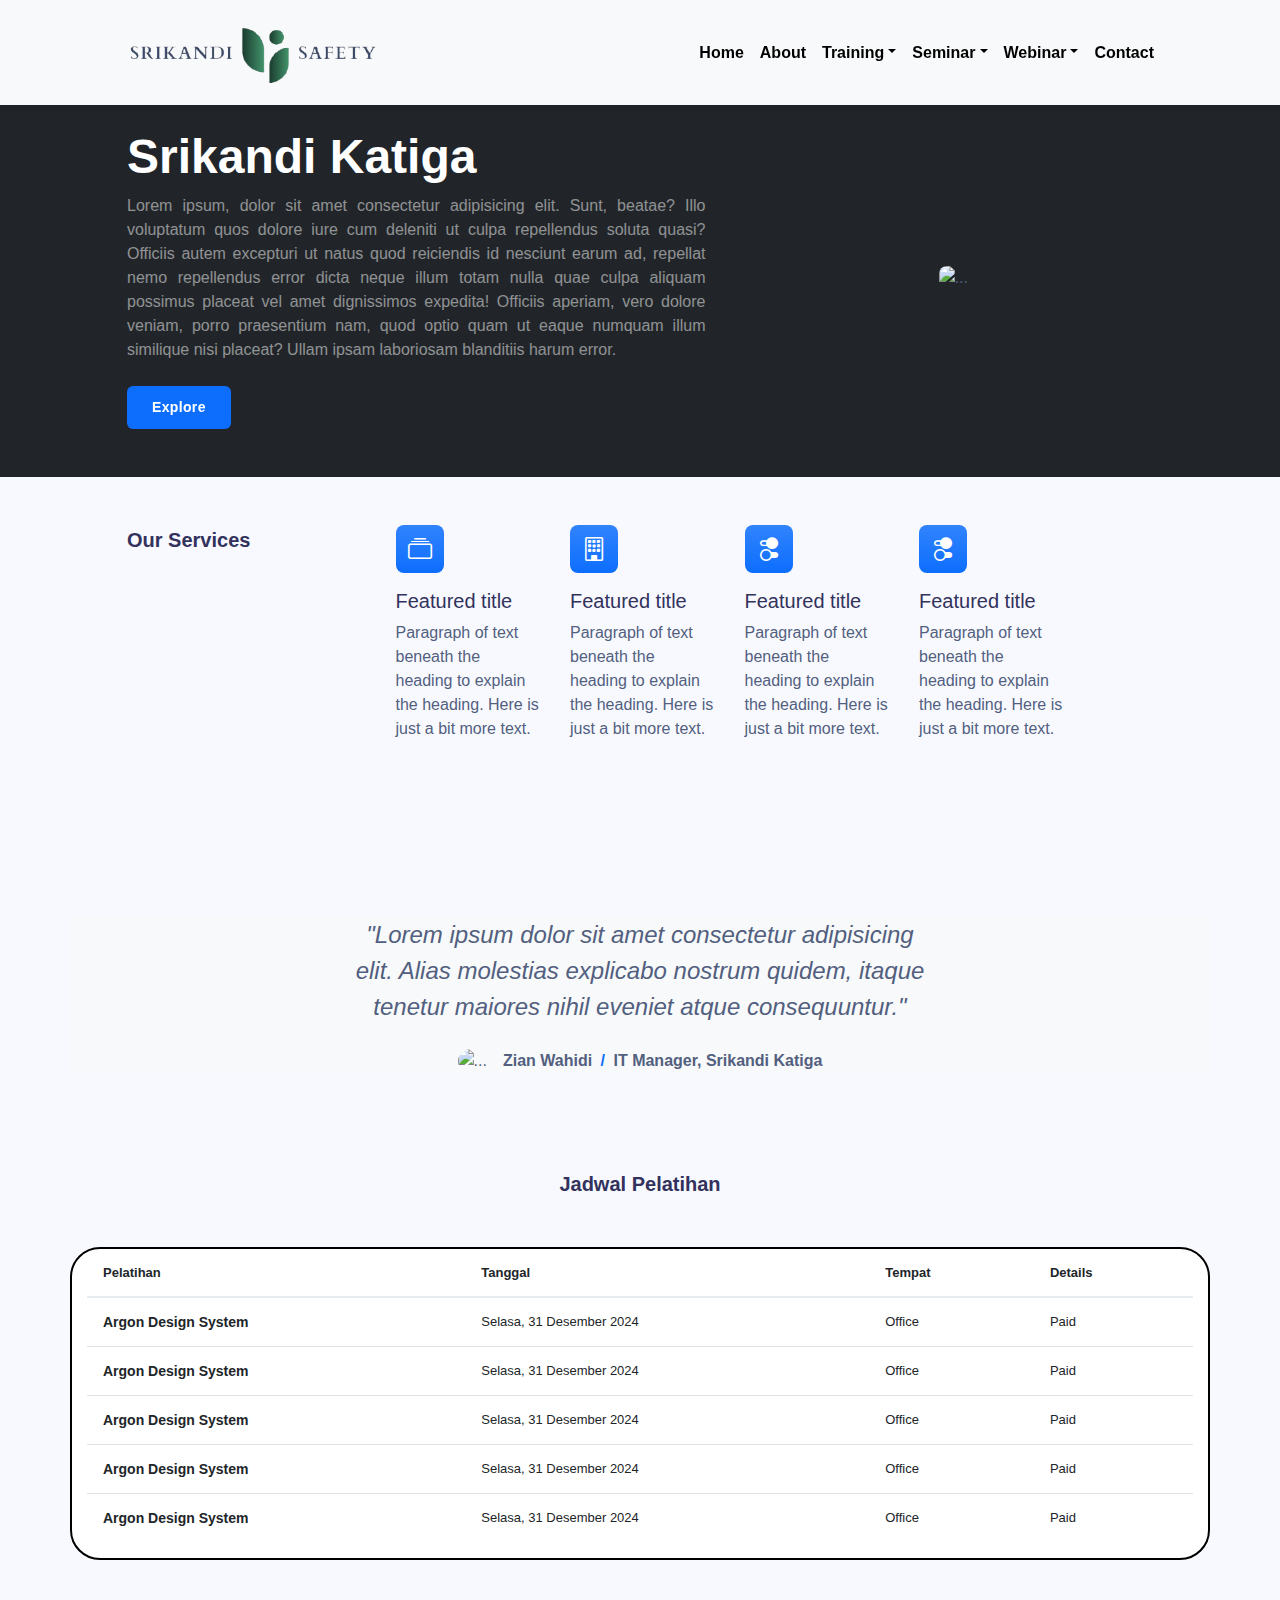
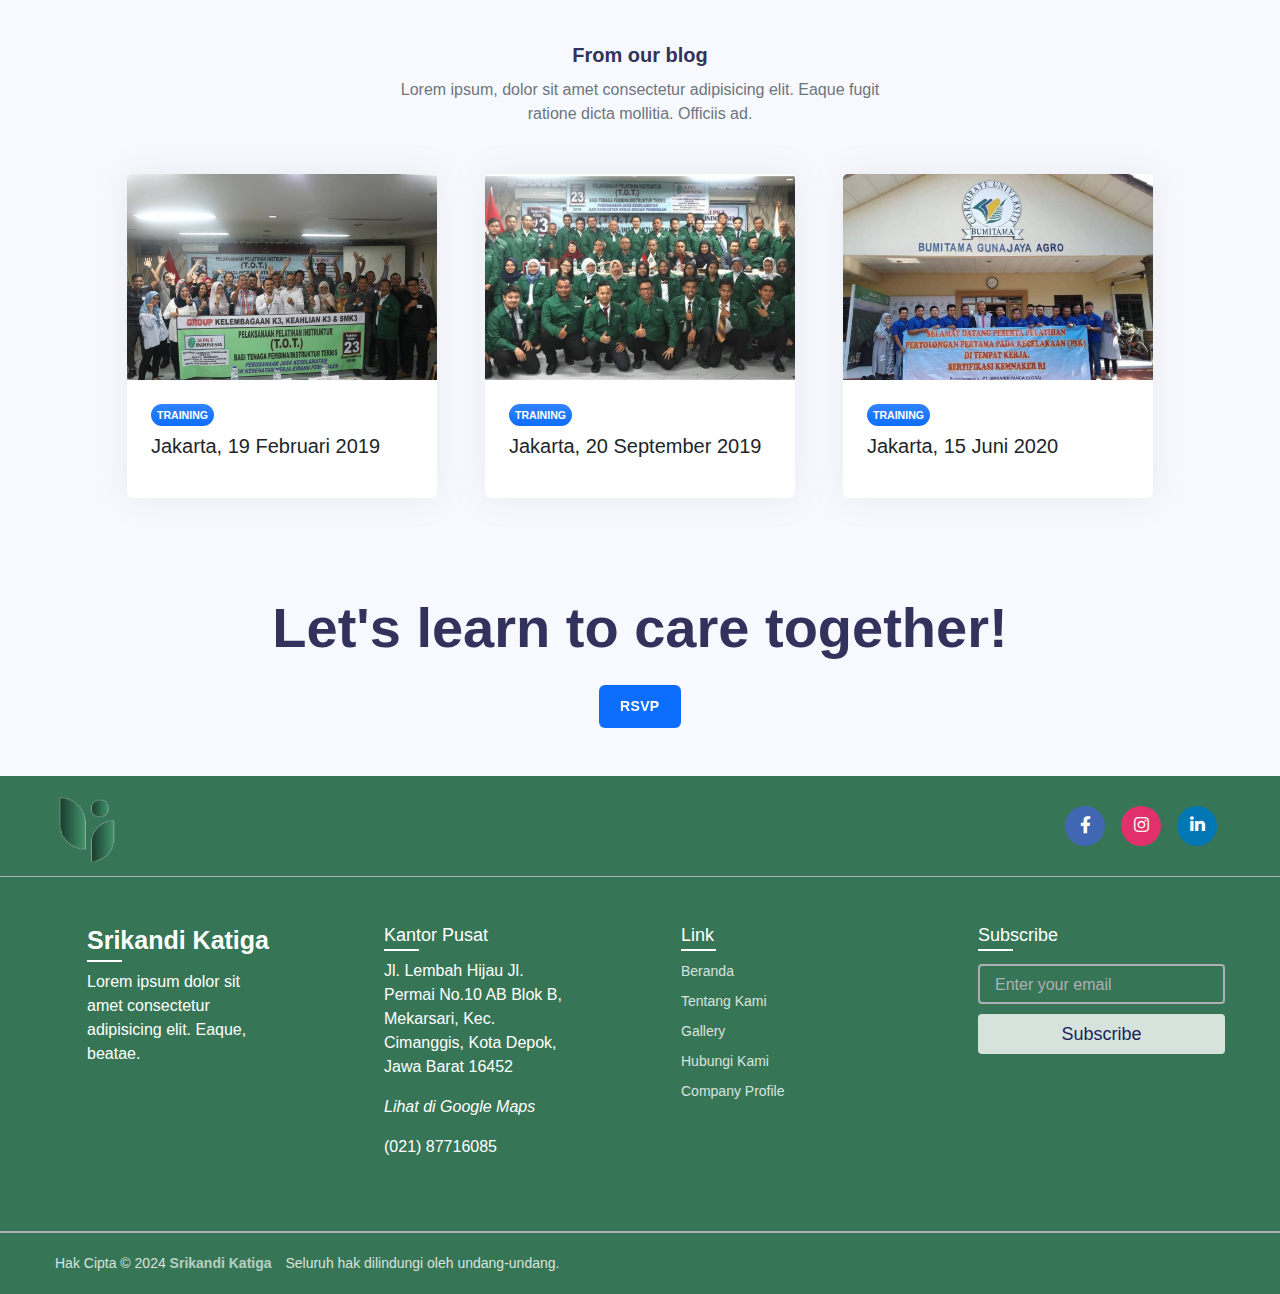
==== commit 0d4bf441: "Update Blog" ====
--- a/index.html
+++ b/index.html
@@ -257,7 +257,7 @@
                     <div class="row gx-5">
                         <div class="col-lg-4 mb-5">
                             <div class="card h-100 shadow border-0">
-                                <img class="card-img-top" src="/assets/blog1.jpg" alt="..." />
+                                <img class="card-img-top" src="assets/blog1.jpg" alt="..." />
                                 <div class="card-body p-4">
                                     <div class="badge bg-primary bg-gradient rounded-pill mb-2">Training</div>
                                     <a class="text-decoration-none link-dark stretched-link" href="#!"><h5 class="card-title mb-3">Jakarta, 19 Februari 2019</h5></a>
@@ -266,7 +266,7 @@
                         </div>
                         <div class="col-lg-4 mb-5">
                             <div class="card h-100 shadow border-0">
-                                <img class="card-img-top" src="/assets/blog2.jpg" alt="..." />
+                                <img class="card-img-top" src="assets/blog2.jpg" alt="..." />
                                 <div class="card-body p-4">
                                     <div class="badge bg-primary bg-gradient rounded-pill mb-2">Training</div>
                                     <a class="text-decoration-none link-dark stretched-link" href="#!"><h5 class="card-title mb-3">Jakarta, 20 September 2019</h5></a>
@@ -275,7 +275,7 @@
                         </div>
                         <div class="col-lg-4 mb-5">
                             <div class="card h-100 shadow border-0">
-                                <img class="card-img-top" src="/assets/blog3.jpg" alt="..." />
+                                <img class="card-img-top" src="assets/blog3.jpg" alt="..." />
                                 <div class="card-body p-4">
                                     <div class="badge bg-primary bg-gradient rounded-pill mb-2">Training</div>
                                     <a class="text-decoration-none link-dark stretched-link" href="#!"><h5 class="card-title mb-3">Jakarta, 15 Juni 2020</h5></a>
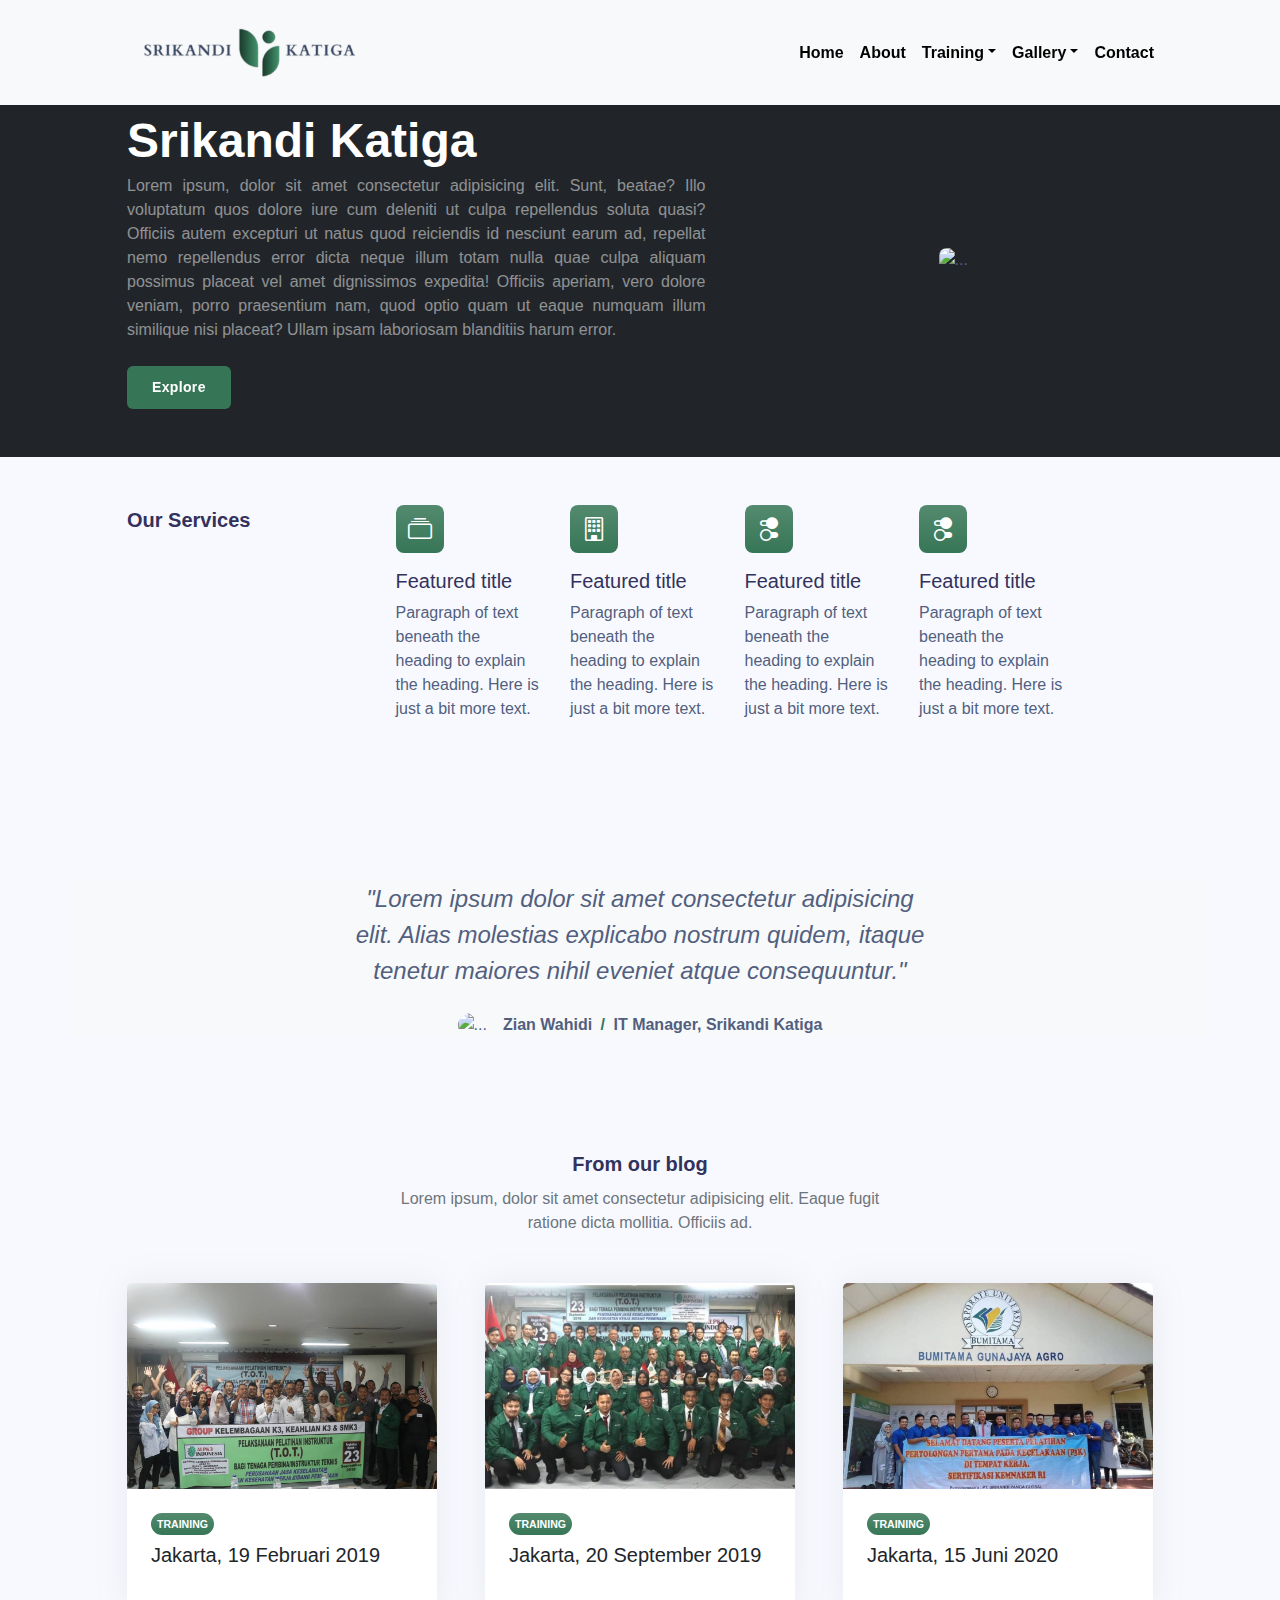
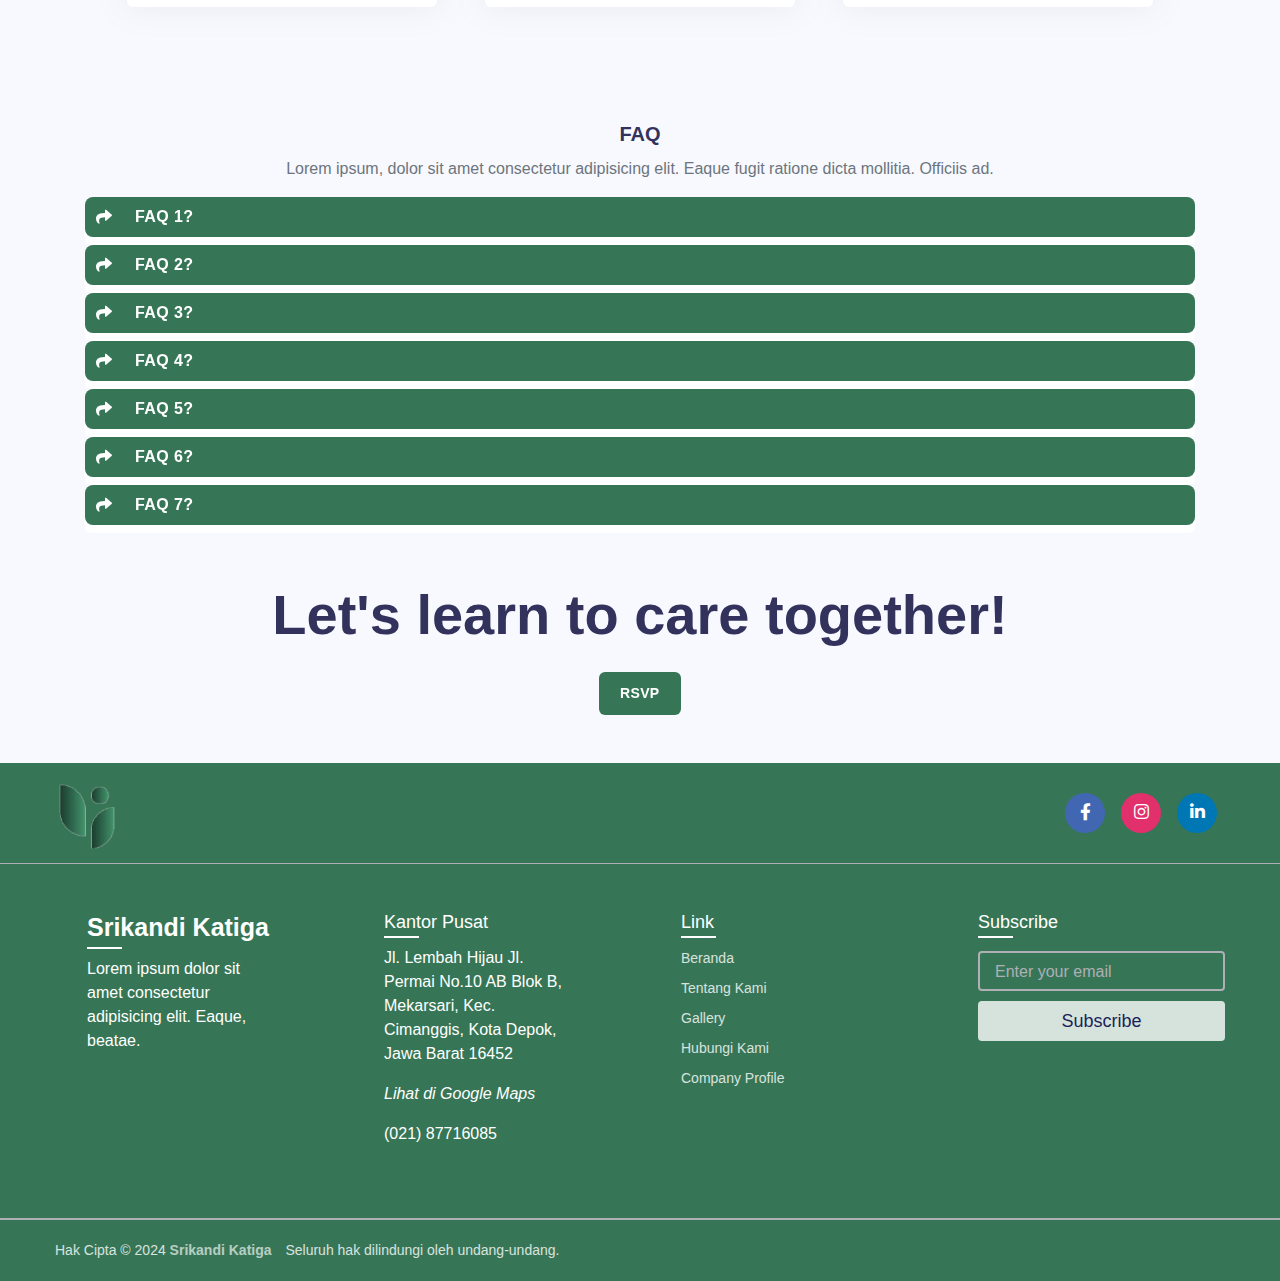
==== commit c26a381c: "update v2" ====
--- a/index.html
+++ b/index.html
@@ -25,24 +25,26 @@
                             <li class="nav-item dropdown">
                                 <a class="nav-link dropdown-toggle" id="navbarDropdownBlog" href="#" role="button" data-bs-toggle="dropdown" aria-expanded="false">Training</a>
                                 <ul class="dropdown-menu dropdown-menu-end" aria-labelledby="navbarDropdownBlog">
-                                    <li><a class="dropdown-item" href="training01.html">Training 01</a></li>
-                                    <li><a class="dropdown-item" href="training02.html">Training 02</a></li>
+                                    <li><a class="dropdown-item" href="training02.html">Safety</a></li>
+                                    <li><a class="dropdown-item" href="training02.html">Health</a></li>
+                                    <li><a class="dropdown-item" href="training02.html">Environment</a></li>
                                 </ul>
                             </li>
                             <li class="nav-item dropdown">
-                                <a class="nav-link dropdown-toggle" id="navbarDropdownPortfolio" href="#" role="button" data-bs-toggle="dropdown" aria-expanded="false">Seminar</a>
-                                <ul class="dropdown-menu dropdown-menu-end" aria-labelledby="navbarDropdownPortfolio">
-                                    <li><a class="dropdown-item" href="seminar01.html">Seminar 01</a></li>
-                                    <li><a class="dropdown-item" href="seminar02.html">Seminar 02</a></li>
-                                </ul>
+                                <a class="nav-link dropdown-toggle" id="navbarDropdownPortfolio" href="#" role="button" data-bs-toggle="dropdown" aria-expanded="false">Gallery</a>
+                                <ul class="dropdown-menu dropdown-menu-end" aria-labelledby="navbarDropdownBlog">
+                                  <li><a class="dropdown-item" href="seminar02.html">Safety</a></li>
+                                  <li><a class="dropdown-item" href="seminar02.html">Health</a></li>
+                                  <li><a class="dropdown-item" href="seminar02.html">Environment</a></li>
+                              </ul>
                             </li>
-                            <li class="nav-item dropdown">
+                            <!-- <li class="nav-item dropdown">
                                 <a class="nav-link dropdown-toggle" id="navbarDropdownPortfolio" href="#" role="button" data-bs-toggle="dropdown" aria-expanded="false">Webinar</a>
                                 <ul class="dropdown-menu dropdown-menu-end" aria-labelledby="navbarDropdownPortfolio">
                                     <li><a class="dropdown-item" href="seminar01.html">Webinar 01</a></li>
                                     <li><a class="dropdown-item" href="seminar02.html">Webinar 02</a></li>
                                 </ul>
-                            </li>
+                            </li> -->
                             <li class="nav-item"><a class="nav-link" href="contact.html">Contact</a></li>
                         </ul>
                     </div>
@@ -53,8 +55,8 @@
                 <div class="container px-5">
                     <div class="row gx-5 align-items-center justify-content-center">
                         <div class="col-lg-8 col-xl-7 col-xxl-6">
-                            <div class="my-5 text-left text-xl-start">
-                                <h1 class="display-5 fw-bolder text-left text-white mb-2">Srikandi Katiga
+                            <div class="my-5 text-left text-xl-start mt-3">
+                                <h1 class="display-5 fw-bolder text-left text-white mb-1 mt-5">Srikandi Katiga
                                 </h1>
                                 <p class="lead fw-normal text-white-50 mb-4" style="text-align: justify;">Lorem ipsum, dolor sit amet consectetur adipisicing elit. Sunt, beatae? Illo voluptatum quos dolore iure cum deleniti ut culpa repellendus soluta quasi? Officiis autem excepturi ut natus quod reiciendis id nesciunt earum ad, repellat nemo repellendus error dicta neque illum totam nulla quae culpa aliquam possimus placeat vel amet dignissimos expedita! Officiis aperiam, vero dolore veniam, porro praesentium nam, quod optio quam ut eaque numquam illum similique nisi placeat? Ullam ipsam laboriosam blanditiis harum error.</p>
                                 <div class="d-grid gap-3 d-sm-flex justify-content-sm-center justify-content-xl-start">
@@ -120,9 +122,8 @@
             </div>
 
             
-  <div class="main-content">
+  <!-- <div class="main-content">
     <div class="container mt-7">
-      <!-- Table -->
       <h2 class="mb-5 text-center fw-bolder">Jadwal Pelatihan</h2><div class="row">
 
         <div class="col" style="border: 2px solid black; border-radius: 30px; background-color: #ffff;">
@@ -241,7 +242,7 @@
             </div>
           </div>
         </div>
-      </div>
+      </div> -->
 
             <!-- Blog preview section-->
             <section class="py-5">
@@ -257,7 +258,7 @@
                     <div class="row gx-5">
                         <div class="col-lg-4 mb-5">
                             <div class="card h-100 shadow border-0">
-                                <img class="card-img-top" src="assets/blog1.jpg" alt="..." />
+                                <img class="card-img-top" src="/assets/blog1.jpg" alt="..." />
                                 <div class="card-body p-4">
                                     <div class="badge bg-primary bg-gradient rounded-pill mb-2">Training</div>
                                     <a class="text-decoration-none link-dark stretched-link" href="#!"><h5 class="card-title mb-3">Jakarta, 19 Februari 2019</h5></a>
@@ -266,7 +267,7 @@
                         </div>
                         <div class="col-lg-4 mb-5">
                             <div class="card h-100 shadow border-0">
-                                <img class="card-img-top" src="assets/blog2.jpg" alt="..." />
+                                <img class="card-img-top" src="/assets/blog2.jpg" alt="..." />
                                 <div class="card-body p-4">
                                     <div class="badge bg-primary bg-gradient rounded-pill mb-2">Training</div>
                                     <a class="text-decoration-none link-dark stretched-link" href="#!"><h5 class="card-title mb-3">Jakarta, 20 September 2019</h5></a>
@@ -275,7 +276,7 @@
                         </div>
                         <div class="col-lg-4 mb-5">
                             <div class="card h-100 shadow border-0">
-                                <img class="card-img-top" src="assets/blog3.jpg" alt="..." />
+                                <img class="card-img-top" src="/assets/blog3.jpg" alt="..." />
                                 <div class="card-body p-4">
                                     <div class="badge bg-primary bg-gradient rounded-pill mb-2">Training</div>
                                     <a class="text-decoration-none link-dark stretched-link" href="#!"><h5 class="card-title mb-3">Jakarta, 15 Juni 2020</h5></a>
@@ -284,12 +285,97 @@
                         </div>
                     </div>
                 </div>
-                <div class="container px-5 my-5 mb-5 text-center">
-                    <h2 class="display-4 fw-bolder mb-4">Let's learn to care together!</h2>
-                    <a class="btn btn-lg btn-primary" href="https://forms.gle/X3t7od9oSK7vEZXZ6">RSVP</a>
-                </div>
             </section>
-        </main>
+
+                  <div class="container">
+                  <div id="accordion" class="py-5">
+
+                    <div class="text-center">
+                      <h2 class="fw-bolder">FAQ</h2>
+                      <p class="lead fw-normal text-muted mb-3">Lorem ipsum, dolor sit amet consectetur adipisicing elit. Eaque fugit ratione dicta mollitia. Officiis ad.</p>
+                  </div>
+
+                  <div class="card border-0 wow fadeInUp" style="visibility: visible; animation-name: fadeInUp;">
+                    <div class="card-header p-0 border-0" id="heading-240">
+                        <button class="btn btn-link accordion-title border-0 collapsed" data-toggle="collapse" data-target="#collapse-240" aria-expanded="false" aria-controls="#collapse-240"><i class="fas fa-share text-center d-flex align-items-center justify-content-center h-100"></i>FAQ 1?                        </button>
+                    </div>
+                    <div id="collapse-240" class="collapse " aria-labelledby="heading-240" data-parent="#accordion">
+                        <div class="card-body accordion-body">
+                            <p>Lorem ipsum dolor sit amet, consectetur adipiscing elit, sed do eiusmod tempor incididunt ut labore et dolore magna aliqua. Ut enim ad minim veniam, quis nostrud exercitation ullamco laboris nisi ut aliquip ex ea commodo consequat. Duis aute irure dolor in reprehenderit in voluptate velit esse cillum dolore eu fugiat nulla pariatur. Excepteur sint occaecat cupidatat non proident, sunt in culpa qui officia deserunt mollit anim id est laborum.</p>
+                        </div>
+                    </div>
+                </div>
+
+                            <div class="card border-0 wow fadeInUp" style="visibility: visible; animation-name: fadeInUp;">
+                    <div class="card-header p-0 border-0" id="heading-240">
+                        <button class="btn btn-link accordion-title border-0 collapsed" data-toggle="collapse" data-target="#collapse-240" aria-expanded="false" aria-controls="#collapse-240"><i class="fas fa-share text-center d-flex align-items-center justify-content-center h-100"></i>FAQ 2?                        </button>
+                    </div>
+                    <div id="collapse-240" class="collapse " aria-labelledby="heading-240" data-parent="#accordion">
+                        <div class="card-body accordion-body">
+                            <p>Lorem ipsum dolor sit amet, consectetur adipiscing elit, sed do eiusmod tempor incididunt ut labore et dolore magna aliqua. Ut enim ad minim veniam, quis nostrud exercitation ullamco laboris nisi ut aliquip ex ea commodo consequat. Duis aute irure dolor in reprehenderit in voluptate velit esse cillum dolore eu fugiat nulla pariatur. Excepteur sint occaecat cupidatat non proident, sunt in culpa qui officia deserunt mollit anim id est laborum.</p>
+                        </div>
+                    </div>
+                </div>
+                            <div class="card border-0 wow fadeInUp" style="visibility: visible; animation-name: fadeInUp;">
+                    <div class="card-header p-0 border-0" id="heading-241">
+                        <button class="btn btn-link accordion-title border-0 collapsed" data-toggle="collapse" data-target="#collapse-241" aria-expanded="false" aria-controls="#collapse-241"><i class="fas fa-share text-center d-flex align-items-center justify-content-center h-100"></i>FAQ 3?                        </button>
+                    </div>
+                    <div id="collapse-241" class="collapse " aria-labelledby="heading-241" data-parent="#accordion">
+                        <div class="card-body accordion-body">
+                            <p>Lorem ipsum dolor sit amet, consectetur adipiscing elit, sed do eiusmod tempor incididunt ut labore et dolore magna aliqua. Ut enim ad minim veniam, quis nostrud exercitation ullamco laboris nisi ut aliquip ex ea commodo consequat. Duis aute irure dolor in reprehenderit in voluptate velit esse cillum dolore eu fugiat nulla pariatur. Excepteur sint occaecat cupidatat non proident, sunt in culpa qui officia deserunt mollit anim id est laborum.</p>
+                        </div>
+                    </div>
+                </div>
+                            <div class="card border-0 wow fadeInUp" style="visibility: visible; animation-name: fadeInUp;">
+                    <div class="card-header p-0 border-0" id="heading-242">
+                        <button class="btn btn-link accordion-title border-0 collapsed" data-toggle="collapse" data-target="#collapse-242" aria-expanded="false" aria-controls="#collapse-242"><i class="fas fa-share text-center d-flex align-items-center justify-content-center h-100"></i>FAQ 4?                        </button>
+                    </div>
+                    <div id="collapse-242" class="collapse " aria-labelledby="heading-242" data-parent="#accordion">
+                        <div class="card-body accordion-body">
+                           <p>Lorem ipsum dolor sit amet, consectetur adipiscing elit, sed do eiusmod tempor incididunt ut labore et dolore magna aliqua. Ut enim ad minim veniam, quis nostrud exercitation ullamco laboris nisi ut aliquip ex ea commodo consequat. Duis aute irure dolor in reprehenderit in voluptate velit esse cillum dolore eu fugiat nulla pariatur. Excepteur sint occaecat cupidatat non proident, sunt in culpa qui officia deserunt mollit anim id est laborum.</p>
+                        </div>
+                    </div>
+                </div>
+                            <div class="card border-0 wow fadeInUp" style="visibility: visible; animation-name: fadeInUp;">
+                    <div class="card-header p-0 border-0" id="heading-243">
+                        <button class="btn btn-link accordion-title border-0 collapsed" data-toggle="collapse" data-target="#collapse-243" aria-expanded="false" aria-controls="#collapse-243"><i class="fas fa-share text-center d-flex align-items-center justify-content-center h-100"></i>FAQ 5?</button>
+                    </div>
+                    <div id="collapse-243" class="collapse " aria-labelledby="heading-243" data-parent="#accordion">
+                        <div class="card-body accordion-body">
+                            <p>Lorem ipsum dolor sit amet, consectetur adipiscing elit, sed do eiusmod tempor incididunt ut labore et dolore magna aliqua. Ut enim ad minim veniam, quis nostrud exercitation ullamco laboris nisi ut aliquip ex ea commodo consequat. Duis aute irure dolor in reprehenderit in voluptate velit esse cillum dolore eu fugiat nulla pariatur. Excepteur sint occaecat cupidatat non proident, sunt in culpa qui officia deserunt mollit anim id est laborum.</p>
+                        </div>
+                    </div>
+                </div>
+                            <div class="card border-0 wow fadeInUp" style="visibility: visible; animation-name: fadeInUp;">
+                    <div class="card-header p-0 border-0" id="heading-244">
+                        <button class="btn btn-link accordion-title border-0 collapsed" data-toggle="collapse" data-target="#collapse-244" aria-expanded="false" aria-controls="#collapse-244"><i class="fas fa-share text-center d-flex align-items-center justify-content-center h-100"></i>FAQ 6?</button>
+                    </div>
+                    <div id="collapse-244" class="collapse " aria-labelledby="heading-244" data-parent="#accordion">
+                        <div class="card-body accordion-body">
+                            <p>Lorem ipsum dolor sit amet, consectetur adipiscing elit, sed do eiusmod tempor incididunt ut labore et dolore magna aliqua. Ut enim ad minim veniam, quis nostrud exercitation ullamco laboris nisi ut aliquip ex ea commodo consequat. Duis aute irure dolor in reprehenderit in voluptate velit esse cillum dolore eu fugiat nulla pariatur. Excepteur sint occaecat cupidatat non proident, sunt in culpa qui officia deserunt mollit anim id est laborum.</p>
+                        </div>
+                    </div>
+                </div>
+                            <div class="card border-0 wow fadeInUp" style="visibility: visible; animation-name: fadeInUp;">
+                    <div class="card-header p-0 border-0" id="heading-245">
+                        <button class="btn btn-link accordion-title border-0 collapsed" data-toggle="collapse" data-target="#collapse-245" aria-expanded="false" aria-controls="#collapse-245"><i class="fas fa-share text-center d-flex align-items-center justify-content-center h-100"></i>FAQ 7?</button>
+                    </div>
+                    <div id="collapse-245" class="collapse " aria-labelledby="heading-245" data-parent="#accordion">
+                        <div class="card-body accordion-body">
+                            <p>Lorem ipsum dolor sit amet, consectetur adipiscing elit, sed do eiusmod tempor incididunt ut labore et dolore magna aliqua. Ut enim ad minim veniam, quis nostrud exercitation ullamco laboris nisi ut aliquip ex ea commodo consequat. Duis aute irure dolor in reprehenderit in voluptate velit esse cillum dolore eu fugiat nulla pariatur. Excepteur sint occaecat cupidatat non proident, sunt in culpa qui officia deserunt mollit anim id est laborum.</p>
+                        </div>
+                    </div>
+                </div>
+                    </div>
+  
+              </div>
+
+              <div class="container px-5 my-5 mb-5 text-center">
+                <h2 class="display-4 fw-bolder mb-4">Let's learn to care together!</h2>
+                <a class="btn btn-lg btn-primary" href="https://forms.gle/X3t7od9oSK7vEZXZ6">RSVP</a>
+            </div>
+
+            </main>
         <!-- Footer-->
         <footer>
             <div class="content">
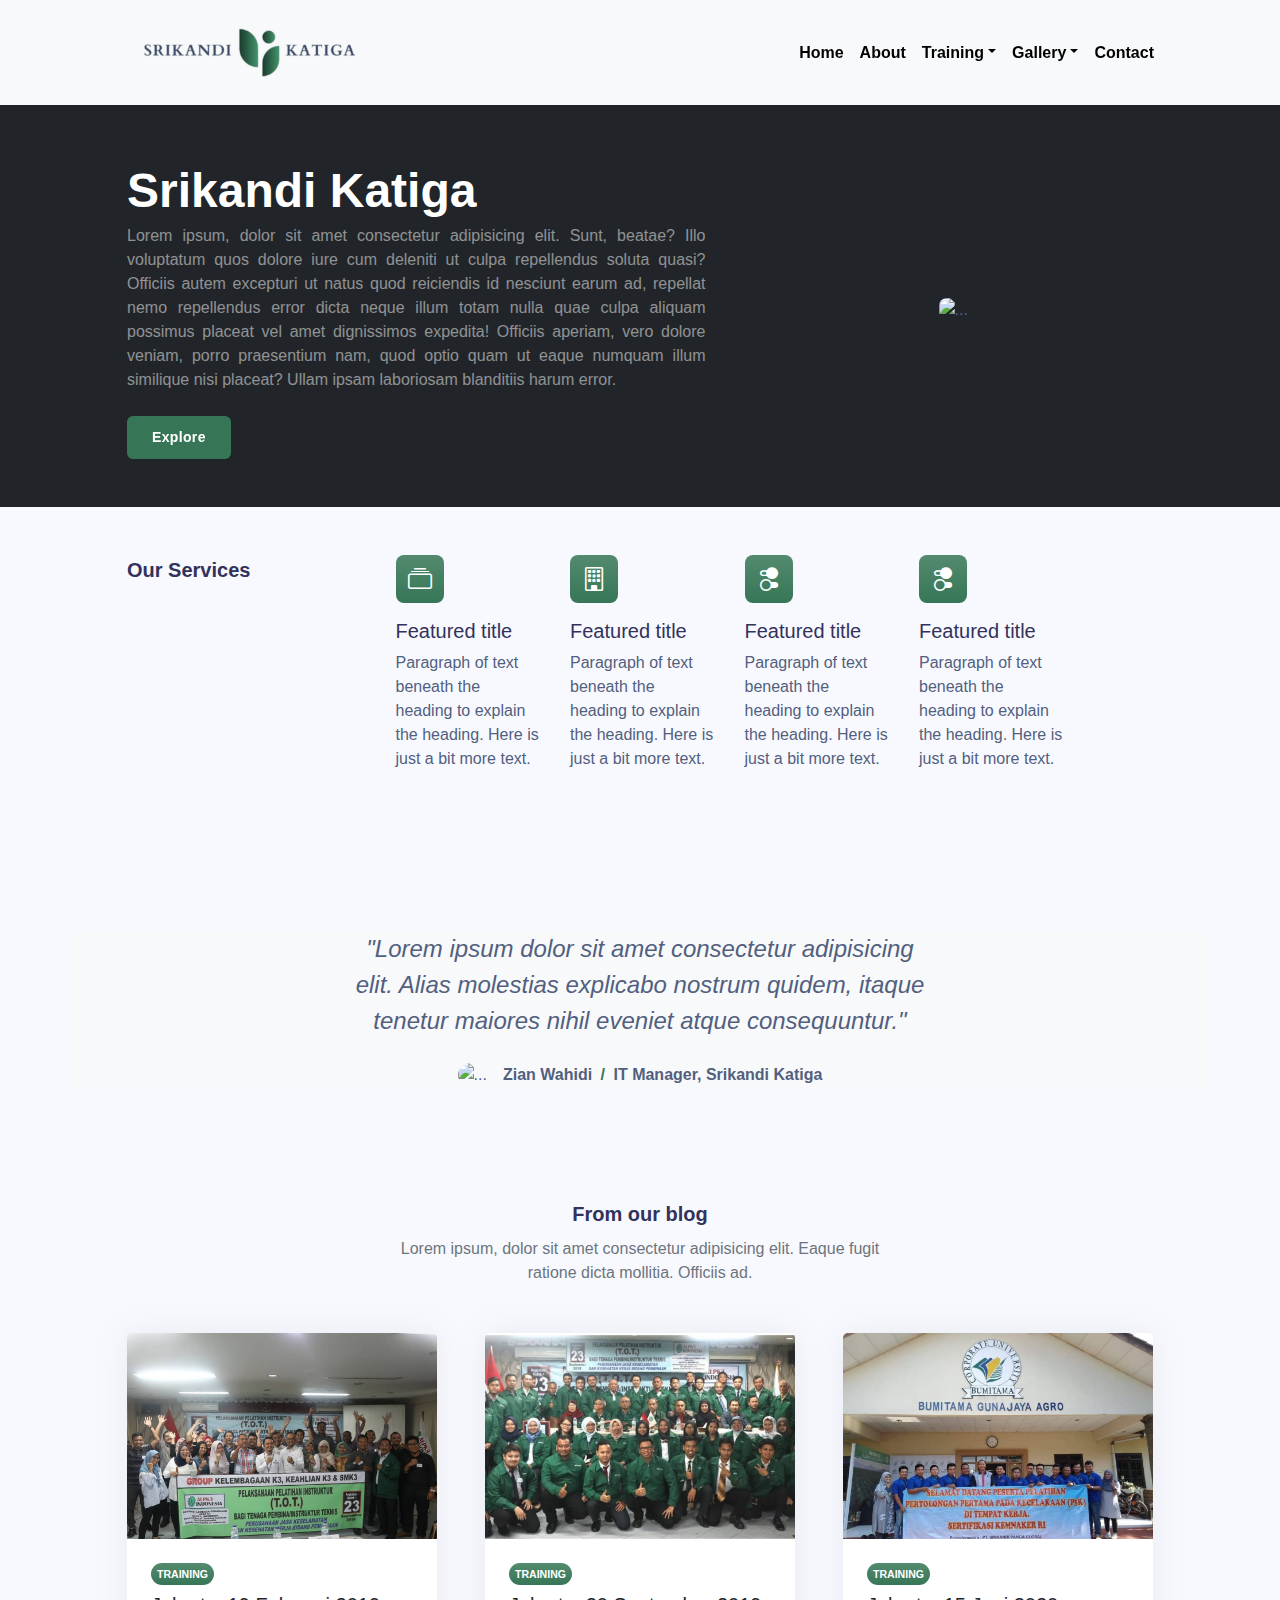
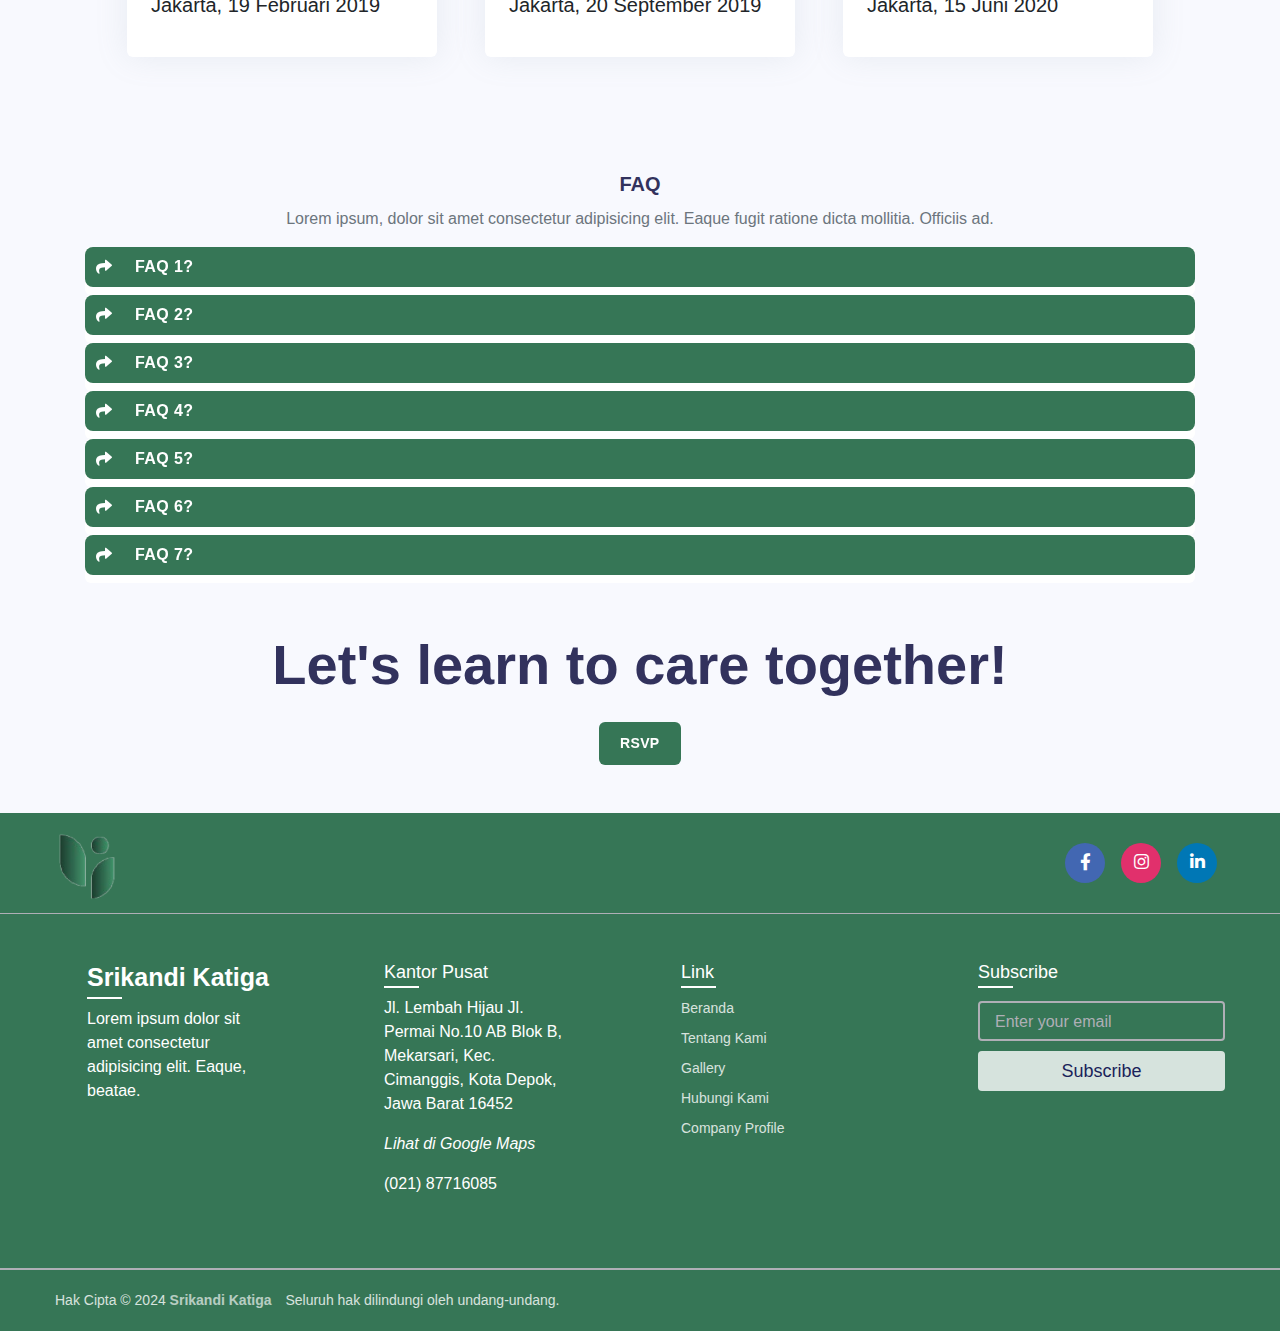
==== commit 2fefac1c: "update v2" ====
--- a/index.html
+++ b/index.html
@@ -52,7 +52,7 @@
             </nav>
             <!-- Header-->
             <header class="bg-dark py-5 mt-5">
-                <div class="container px-5">
+                <div class="container px-5" style="margin-top: 50px !important;">
                     <div class="row gx-5 align-items-center justify-content-center">
                         <div class="col-lg-8 col-xl-7 col-xxl-6">
                             <div class="my-5 text-left text-xl-start mt-3">
